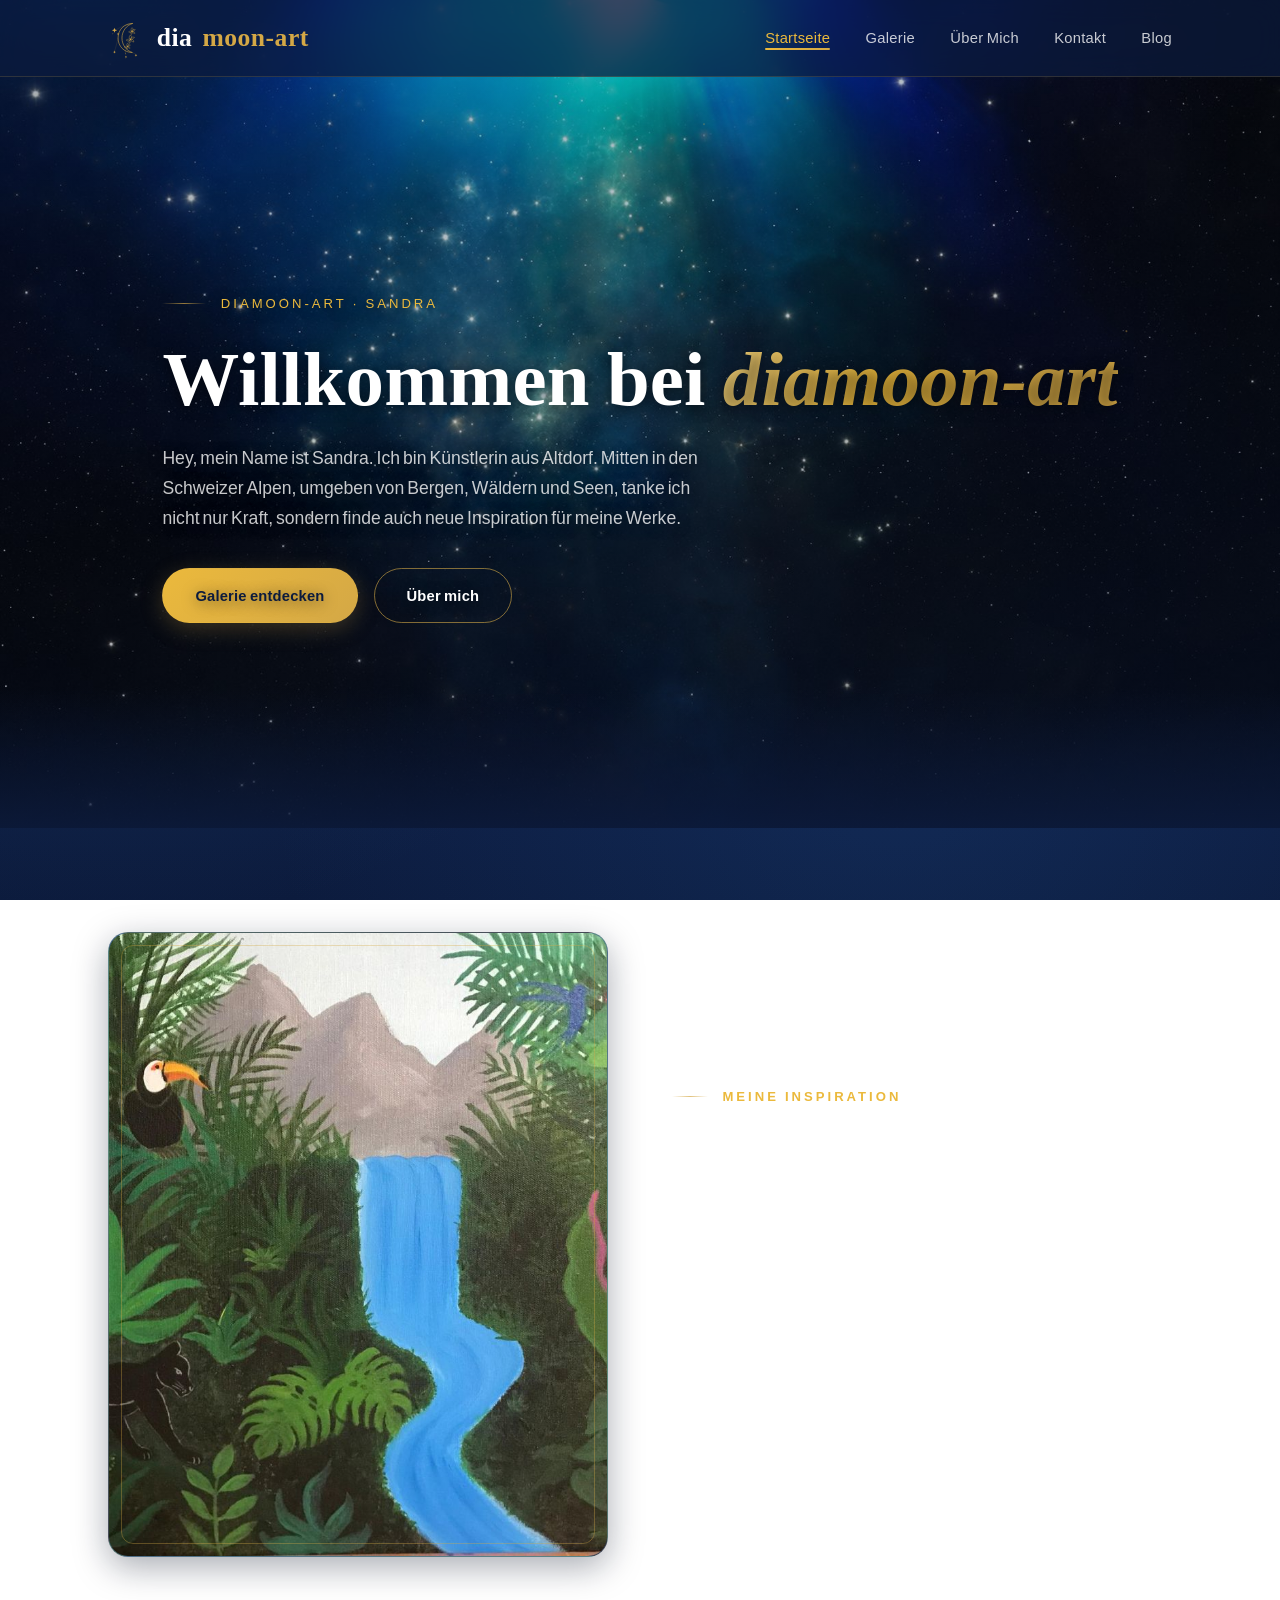
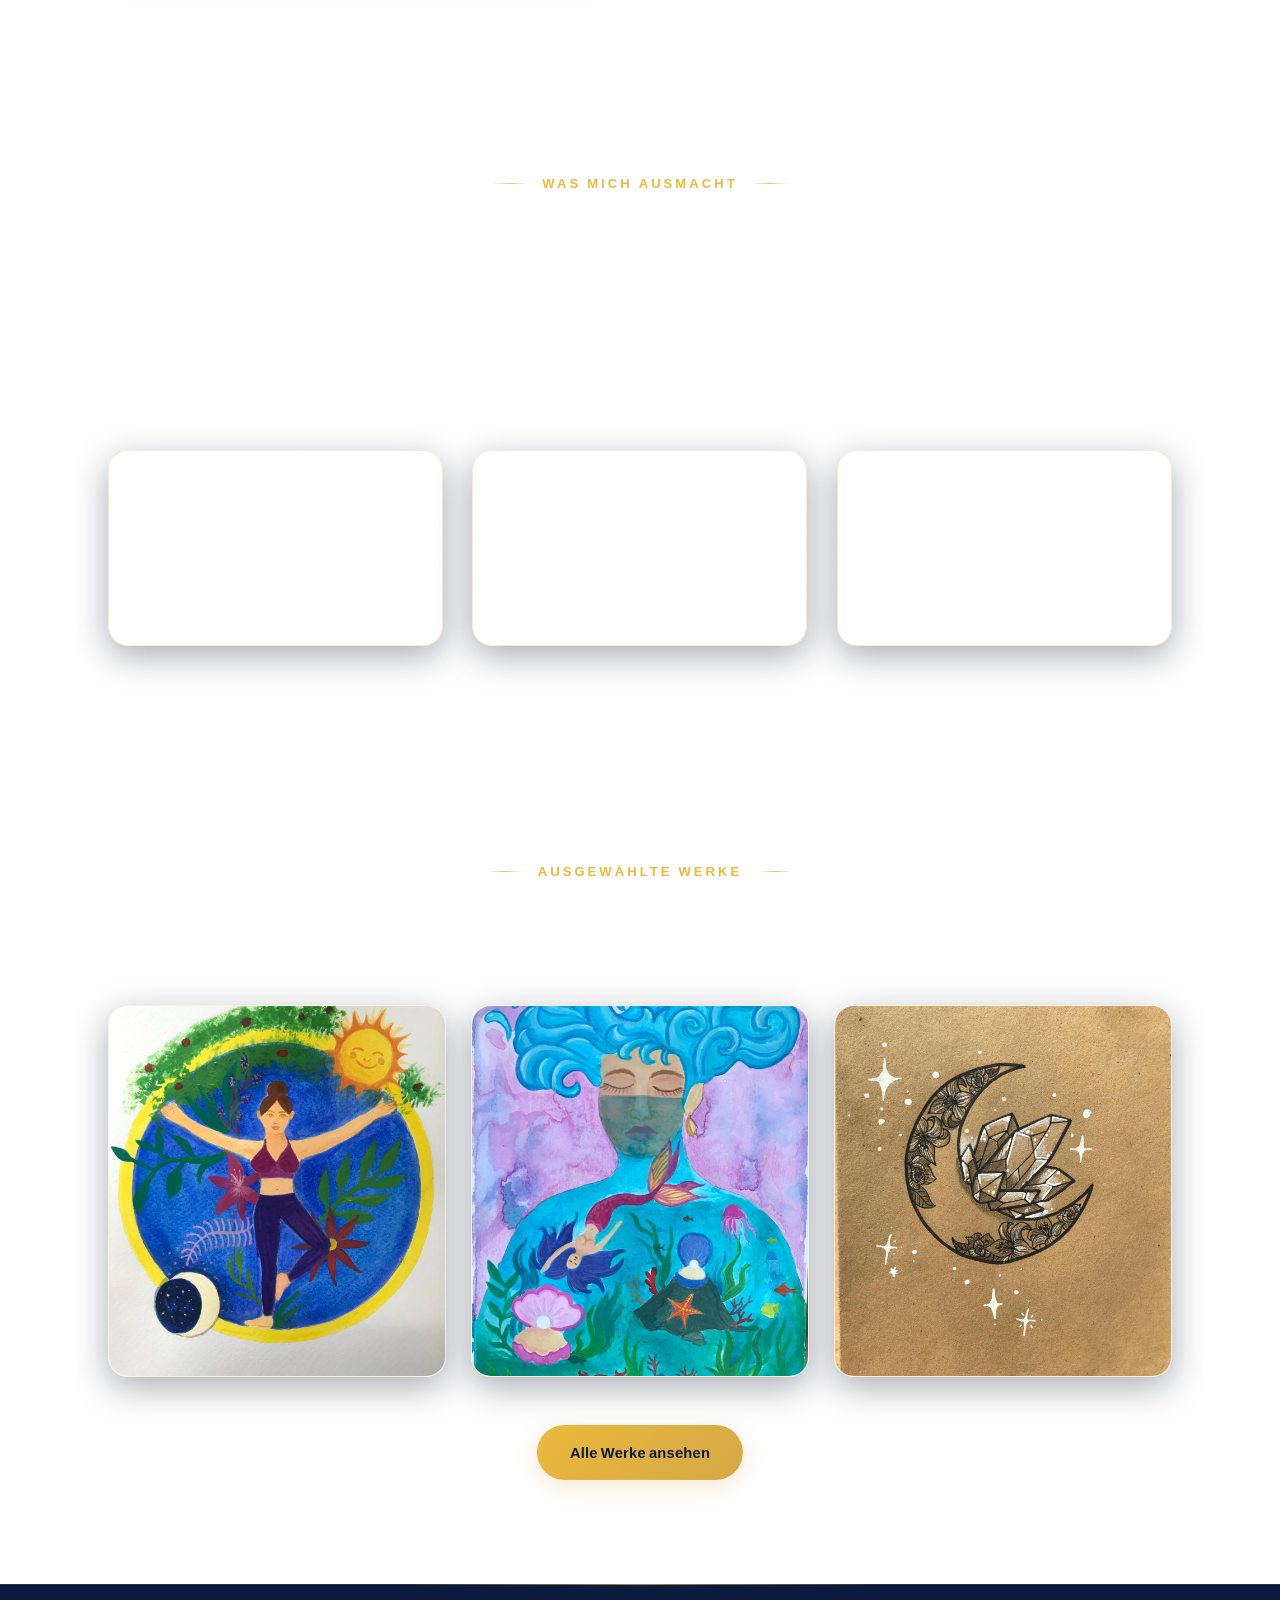
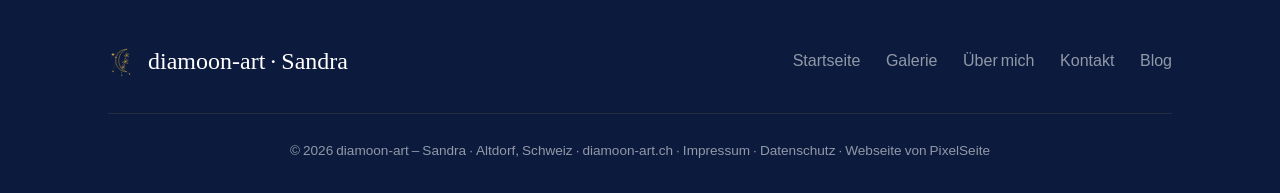
==== index.html @ dd8bb2b8 "PixelSeite-Link im Footer: oeffnet jetzt in neuem Tab (target=_blank, rel=noopener)" ====
<!DOCTYPE html>
<html lang="de">
<head>
<meta charset="UTF-8">
<meta http-equiv="Content-Security-Policy" content="default-src 'self'; base-uri 'self'; object-src 'none'; script-src 'self'; style-src 'self' 'unsafe-inline'; img-src 'self' data:; font-src 'self'; connect-src 'self' https://api.web3forms.com; form-action 'self' https://api.web3forms.com; upgrade-insecure-requests">
<meta name="referrer" content="strict-origin-when-cross-origin">
<meta name="viewport" content="width=device-width, initial-scale=1.0"><title>diamoon-art – Sandra | Kunst aus Altdorf</title>
<meta name="description" content="diamoon-art by Sandra – Malerin und Zeichnerin aus Altdorf. Dynamische, farbintensive Kunst inspiriert von der Natur der Schweizer Alpen.">
<link rel="canonical" href="https://www.diamoon-art.ch/">
<meta property="og:type" content="website">
<meta property="og:site_name" content="diamoon-art">
<meta property="og:locale" content="de_CH">
<meta property="og:title" content="diamoon-art – Sandra | Kunst aus Altdorf">
<meta property="og:description" content="diamoon-art by Sandra – Malerin und Zeichnerin aus Altdorf. Dynamische, farbintensive Kunst inspiriert von der Natur der Schweizer Alpen.">
<meta property="og:url" content="https://www.diamoon-art.ch/">
<meta property="og:image" content="https://www.diamoon-art.ch/images/gemaelde-unterwasserportrait.jpeg">
<meta name="twitter:card" content="summary_large_image">
<meta name="twitter:title" content="diamoon-art – Sandra | Kunst aus Altdorf">
<meta name="twitter:description" content="diamoon-art by Sandra – Malerin und Zeichnerin aus Altdorf. Dynamische, farbintensive Kunst inspiriert von der Natur der Schweizer Alpen.">
<meta name="twitter:image" content="https://www.diamoon-art.ch/images/gemaelde-unterwasserportrait.jpeg">
<script type="application/ld+json">
{
  "@context": "https://schema.org",
  "@graph": [
    {
      "@type": "WebSite",
      "@id": "https://www.diamoon-art.ch/#website",
      "url": "https://www.diamoon-art.ch/",
      "name": "diamoon-art",
      "inLanguage": "de-CH",
      "description": "diamoon-art by Sandra – Malerin und Zeichnerin aus Altdorf."
    },
    {
      "@type": "VisualArtist",
      "@id": "https://www.diamoon-art.ch/#sandra",
      "name": "Sandra Suter",
      "alternateName": "diamoon-art",
      "jobTitle": "Künstlerin",
      "url": "https://www.diamoon-art.ch/",
      "image": "https://www.diamoon-art.ch/images/portrait-sandra.jpeg",
      "address": {
        "@type": "PostalAddress",
        "addressLocality": "Altdorf",
        "addressRegion": "Uri",
        "addressCountry": "CH"
      },
      "knowsAbout": ["Malerei", "Zeichnung", "Kunst", "Acrylmalerei"]
    }
  ]
}
</script>
<link rel="stylesheet" href="css/style.css">
</head>
<body>
<a class="skip-link" href="#main-content">Zum Inhalt springen</a>

<header class="site-header">
  <div class="header-inner">
    <a href="index.html" class="logo"><img src="images/logo.svg" alt="diamoon-art Logo">dia<span>moon-art</span></a>
    <nav>
      <ul class="nav-links" id="navLinks">
        <li><a href="index.html" class="active">Startseite</a></li>
        <li><a href="galerie.html">Galerie</a></li>
        <li><a href="ueber-mich.html">Über Mich</a></li>
        <li><a href="kontakt.html">Kontakt</a></li>
        <li><a href="blog.html">Blog</a></li>
      </ul>
    </nav>
    <button class="nav-toggle" id="navToggle" aria-expanded="false" aria-controls="navLinks" aria-label="Menü öffnen">
      <span></span><span></span><span></span>
    </button>
  </div>
</header>

<main id="main-content" tabindex="-1">
  <section class="hero" style="background-image: linear-gradient(160deg, rgba(8,20,48,0.35) 0%, rgba(8,20,48,0.25) 45%, rgba(8,20,48,0.55) 100%), url('images/hero-sternenhimmel.jpeg'); background-size: cover; background-position: center top;">
    <div class="hero-inner">
      <span class="hero-eyebrow">diamoon-art · Sandra</span>
      <h1>Willkommen bei <em>diamoon-art</em></h1>
      <p>Hey, mein Name ist Sandra. Ich bin Künstlerin aus Altdorf. Mitten in den Schweizer Alpen, umgeben von Bergen, Wäldern und Seen, tanke ich nicht nur Kraft, sondern finde auch neue Inspiration für meine Werke.</p>
      <div class="btn-row">
        <a href="galerie.html" class="btn btn-primary">Galerie entdecken</a>
        <a href="ueber-mich.html" class="btn btn-outline">Über mich</a>
      </div>
    </div>
  </section>

  <section class="intro">
    <div class="container intro-split">
      <div class="intro-visual"><img loading="lazy" src="images/gemaelde-dschungel-wasserfall.jpeg" alt="Dschungel-Gemälde mit Wasserfall, gemalt von Sandra"></div>
      <div class="intro-text">
        <span class="section-label">Meine Inspiration</span>
        <h2 class="section-title">Die Natur als Lehrmeisterin</h2>
        <p>Die Natur ist meine liebste Lehrmeisterin der Schöpfung. Malt sie doch in den schönsten Farben und Formen, die man sich vorstellen kann.</p>
        <p>Tauche ein und lass dich von diesen Farben und mystischen Motiven verzaubern.</p>
      </div>
    </div>
  </section>

  <section class="features">
    <div class="container">
      <div class="section-header">
        <span class="section-label">Was mich ausmacht</span>
        <h2 class="section-title">Dynamisch, farbintensiv, ausdrucksstark</h2>
        <p class="section-intro" style="margin: 0 auto;">Meine Bilder entstehen aus einer wilden Fantasie und einer regen Gefühlswelt – mit klaren Linien und weichen Farbverläufen.</p>
      </div>
      <div class="cards">
        <div class="card">
          <h3>Zeichnungen</h3>
          <p>Mit Bleistift, Kugelschreiber, Fineliner und Buntstiften entstehen erzählerische, illustrative Werke.</p>
        </div>
        <div class="card">
          <h3>Gemälde</h3>
          <p>Acrylfarbe und Aquarell passen optimal zu meinem lebendigen und schwungvollen Kunststil.</p>
        </div>
        <div class="card">
          <h3>Objekte</h3>
          <p>Skulpturen und Objekte ergänzen meine Bildsprache um eine dreidimensionale Ebene.</p>
        </div>
      </div>
    </div>
  </section>

  <section class="gallery-preview">
    <div class="container">
      <div class="section-header">
        <span class="section-label">Ausgewählte Werke</span>
        <h2 class="section-title">Ein Blick in meine Galerie</h2>
      </div>
      <div class="gallery-grid">
        <div class="gallery-item" data-cat="gemaelde">
          <img loading="lazy" src="images/gemaelde-yoga-sonne-mond.jpeg" alt="Yoga-Frau mit Sonne, Mond und Pflanzen">
          
        </div>
        <div class="gallery-item" data-cat="gemaelde">
          <img loading="lazy" src="images/gemaelde-unterwasserportrait.jpeg" alt="Unterwasser-Fantasieportrait mit Meerjungfrau">
          
        </div>
        <div class="gallery-item" data-cat="zeichnungen">
          <img loading="lazy" src="images/zeichnung-mond-kristalle.jpeg" alt="Mond mit Kristallen, Fineliner-Zeichnung">
          
        </div>
      </div>
      <div style="text-align:center; margin-top: 3rem;">
        <a href="galerie.html" class="btn btn-primary">Alle Werke ansehen</a>
      </div>
    </div>
  </section>
</main>

<footer>
  <div class="container">
    <div class="footer-inner">
      <div class="footer-logo">diamoon-art · Sandra</div>
      <ul class="footer-nav">
        <li><a href="index.html">Startseite</a></li>
        <li><a href="galerie.html">Galerie</a></li>
        <li><a href="ueber-mich.html">Über mich</a></li>
        <li><a href="kontakt.html">Kontakt</a></li>
        <li><a href="blog.html">Blog</a></li>
      </ul>
    </div>
    <p class="footer-bottom">&copy; 2026 diamoon-art – Sandra · Altdorf, Schweiz · diamoon-art.ch · <a href="impressum.html" style="color:inherit;">Impressum</a> · <a href="datenschutz.html" style="color:inherit;">Datenschutz</a> · <a href="https://pixelseite.ch" target="_blank" rel="noopener" style="color:inherit;">Webseite von PixelSeite</a></p>
  </div>
</footer>

<script src="js/script.js"></script>
</body>
</html>
---- css/style.css ----
/* diamoon-art – Sandra | Grundstil */

/* Schriften lokal eingebunden (kein Google-Request beim Seitenaufruf –
   schont die Privatsphäre der Besucher:innen, siehe datenschutz.html) */
@font-face {
  font-family: 'EB Garamond';
  font-style: normal;
  font-weight: 400;
  font-display: swap;
  src: url('../fonts/eb-garamond-400.woff2') format('woff2');
}
@font-face {
  font-family: 'EB Garamond';
  font-style: normal;
  font-weight: 500;
  font-display: swap;
  src: url('../fonts/eb-garamond-500.woff2') format('woff2');
}
@font-face {
  font-family: 'EB Garamond';
  font-style: normal;
  font-weight: 600;
  font-display: swap;
  src: url('../fonts/eb-garamond-600.woff2') format('woff2');
}
@font-face {
  font-family: 'EB Garamond';
  font-style: normal;
  font-weight: 700;
  font-display: swap;
  src: url('../fonts/eb-garamond-700.woff2') format('woff2');
}
@font-face {
  font-family: 'EB Garamond';
  font-style: italic;
  font-weight: 500;
  font-display: swap;
  src: url('../fonts/eb-garamond-italic-500.woff2') format('woff2');
}
@font-face {
  font-family: 'EB Garamond';
  font-style: italic;
  font-weight: 600;
  font-display: swap;
  src: url('../fonts/eb-garamond-italic-600.woff2') format('woff2');
}
@font-face {
  font-family: 'Lato';
  font-style: normal;
  font-weight: 300;
  font-display: swap;
  src: url('../fonts/lato-300.woff2') format('woff2');
}
@font-face {
  font-family: 'Lato';
  font-style: normal;
  font-weight: 400;
  font-display: swap;
  src: url('../fonts/lato-400.woff2') format('woff2');
}
@font-face {
  font-family: 'Lato';
  font-style: normal;
  font-weight: 700;
  font-display: swap;
  src: url('../fonts/lato-700.woff2') format('woff2');
}

:root {
  --color-navy: #14285A;
  --color-navy-deep: #0C1B3D;
  --color-ultramarine: #235AA0;
  --color-turquoise: #3C8C96;
  --color-skyblue: #78BEDC;
  --color-gold: #D4A846;
  --color-gold-highlight: #EBB93C;
  --color-white: #FFFFFF;
  --color-mist: rgba(255, 255, 255, 0.78);
  --color-mist-soft: rgba(255, 255, 255, 0.55);
  --color-ink: #1B2A4A;
  --color-ink-soft: #566281;
  --shadow-soft: 0 10px 34px rgba(8, 16, 38, 0.35);
  --shadow-lift: 0 22px 48px rgba(4, 10, 28, 0.5);
  --gold-line: linear-gradient(90deg, transparent, rgba(212, 168, 70, 0.7), transparent);
  --glass: linear-gradient(165deg, rgba(255, 255, 255, 0.07), rgba(255, 255, 255, 0.02));
  --radius: 20px;
  --ease: cubic-bezier(0.4, 0, 0.2, 1);
  --max-width: 1120px;
  font-size: 16px;
}

* {
  box-sizing: border-box;
  margin: 0;
  padding: 0;
}

html {
  scroll-behavior: smooth;
  scroll-padding-top: 90px;
}

body {
  font-family: 'Lato', sans-serif;
  font-weight: 300;
  color: var(--color-mist);
  background:
    radial-gradient(circle at 85% 8%, rgba(212, 168, 70, 0.10), transparent 45%),
    radial-gradient(circle at 10% 30%, rgba(60, 140, 150, 0.16), transparent 50%),
    radial-gradient(circle at 70% 80%, rgba(35, 90, 160, 0.22), transparent 55%),
    linear-gradient(180deg, var(--color-navy-deep) 0%, var(--color-navy) 45%, var(--color-navy-deep) 100%);
  background-attachment: fixed;
  line-height: 1.7;
  overflow-x: hidden;
}

h1, h2, h3, h4 {
  font-family: 'EB Garamond', serif;
  font-weight: 600;
  color: var(--color-white);
  line-height: 1.15;
  letter-spacing: 0.2px;
}

a {
  text-decoration: none;
  color: inherit;
}

img {
  max-width: 100%;
  display: block;
}

::selection {
  background: rgba(212, 168, 70, 0.45);
  color: var(--color-white);
}

::-webkit-scrollbar {
  width: 12px;
}

::-webkit-scrollbar-track {
  background: var(--color-navy-deep);
}

::-webkit-scrollbar-thumb {
  background: rgba(212, 168, 70, 0.35);
  border-radius: 8px;
  border: 3px solid var(--color-navy-deep);
}

::-webkit-scrollbar-thumb:hover {
  background: rgba(212, 168, 70, 0.6);
}

:focus-visible {
  outline: 2px solid var(--color-gold-highlight);
  outline-offset: 3px;
  border-radius: 4px;
}

.container {
  max-width: var(--max-width);
  margin: 0 auto;
  padding: 0 28px;
}

/* ---------- Scroll-Reveal ---------- */

.reveal {
  opacity: 0;
  transform: translateY(26px);
  transition: opacity 0.7s var(--ease), transform 0.7s var(--ease);
  will-change: opacity, transform;
}

.reveal.in-view {
  opacity: 1;
  transform: none;
}

/* ---------- Header / Navigation ---------- */

.site-header {
  position: fixed;
  top: 0;
  left: 0;
  right: 0;
  z-index: 100;
  background: rgba(12, 27, 61, 0.72);
  backdrop-filter: blur(14px);
  -webkit-backdrop-filter: blur(14px);
  border-bottom: 1px solid rgba(212, 168, 70, 0.18);
  transition: background 0.3s var(--ease), box-shadow 0.3s var(--ease);
}

.site-header.scrolled {
  background: rgba(8, 16, 38, 0.92);
  box-shadow: 0 10px 34px rgba(0, 0, 0, 0.4);
}

.header-inner {
  max-width: var(--max-width);
  margin: 0 auto;
  padding: 16px 28px;
  display: flex;
  align-items: center;
  justify-content: space-between;
  transition: padding 0.3s var(--ease);
}

.site-header.scrolled .header-inner {
  padding-top: 9px;
  padding-bottom: 9px;
}

.logo {
  display: flex;
  align-items: center;
  gap: 10px;
  font-family: 'EB Garamond', serif;
  font-size: 1.6rem;
  font-weight: 600;
  color: var(--color-white);
  letter-spacing: 0.5px;
}

.logo img {
  height: 42px;
  width: auto;
  transition: transform 0.4s var(--ease);
}

.logo:hover img {
  transform: rotate(-10deg) scale(1.06);
}

.logo span {
  color: var(--color-gold);
}

.nav-links {
  display: flex;
  gap: 2.2rem;
  list-style: none;
}

.nav-links a {
  font-family: 'Lato', sans-serif;
  font-size: 0.92rem;
  font-weight: 400;
  letter-spacing: 0.3px;
  color: var(--color-mist);
  position: relative;
  padding-bottom: 4px;
  transition: color 0.25s ease;
}

.nav-links a::after {
  content: '';
  position: absolute;
  left: 0;
  bottom: 0;
  width: 0;
  height: 2px;
  background: linear-gradient(90deg, var(--color-gold-highlight), var(--color-gold));
  border-radius: 2px;
  transition: width 0.3s var(--ease);
}

.nav-links a:hover,
.nav-links a.active {
  color: var(--color-gold-highlight);
}

.nav-links a:hover::after,
.nav-links a.active::after {
  width: 100%;
}

.nav-toggle {
  display: none;
  flex-direction: column;
  justify-content: center;
  align-items: center;
  gap: 5px;
  cursor: pointer;
  background: none;
  border: none;
  width: 44px;
  height: 44px;
  flex-shrink: 0;
}

.nav-toggle span {
  width: 26px;
  height: 2px;
  background: var(--color-gold);
  border-radius: 2px;
  transition: transform 0.3s var(--ease), opacity 0.3s var(--ease);
}

.nav-toggle.open span:nth-child(1) {
  transform: translateY(7px) rotate(45deg);
}

.nav-toggle.open span:nth-child(2) {
  opacity: 0;
}

.nav-toggle.open span:nth-child(3) {
  transform: translateY(-7px) rotate(-45deg);
}

/* ---------- Hero ---------- */

.hero {
  min-height: 92vh;
  min-height: 92svh;
  display: flex;
  align-items: center;
  position: relative;
  padding: 8rem 0 3rem;
  background:
    radial-gradient(circle at 82% 18%, rgba(212, 168, 70, 0.22), transparent 55%),
    radial-gradient(circle at 12% 85%, rgba(60, 140, 150, 0.22), transparent 50%),
    linear-gradient(160deg, var(--color-navy) 0%, var(--color-navy-deep) 55%, #081430 100%);
  overflow: hidden;
}

.hero::before {
  content: '';
  position: absolute;
  inset: 0;
  background-image:
    radial-gradient(2px 2px at 20% 30%, rgba(255,255,255,0.35) 0, transparent 100%),
    radial-gradient(2px 2px at 70% 60%, rgba(255,255,255,0.25) 0, transparent 100%),
    radial-gradient(2px 2px at 40% 80%, rgba(255,255,255,0.3) 0, transparent 100%),
    radial-gradient(1.5px 1.5px at 88% 40%, rgba(212,168,70,0.5) 0, transparent 100%),
    radial-gradient(1.5px 1.5px at 55% 15%, rgba(212,168,70,0.4) 0, transparent 100%),
    radial-gradient(1.5px 1.5px at 12% 55%, rgba(255,255,255,0.28) 0, transparent 100%);
  pointer-events: none;
  animation: twinkle 7s ease-in-out infinite alternate;
}

@keyframes twinkle {
  0%   { opacity: 0.55; }
  50%  { opacity: 1; }
  100% { opacity: 0.7; }
}

.hero::after {
  content: '';
  position: absolute;
  left: 0;
  right: 0;
  bottom: 0;
  height: 140px;
  background: linear-gradient(to bottom, transparent, rgba(12, 27, 61, 0.85));
  pointer-events: none;
}

.hero-inner {
  position: relative;
  max-width: var(--max-width);
  margin: 0 auto;
  padding: 0 28px;
  color: var(--color-white);
  z-index: 2;
  text-shadow: 0 2px 14px rgba(0, 0, 0, 0.55);
}

.hero-eyebrow {
  display: inline-flex;
  align-items: center;
  gap: 0.9rem;
  font-family: 'Lato', sans-serif;
  font-size: 0.82rem;
  letter-spacing: 3px;
  text-transform: uppercase;
  color: var(--color-gold-highlight);
  margin-bottom: 1.2rem;
  font-weight: 400;
}

.hero-eyebrow::before {
  content: '';
  width: 44px;
  height: 1px;
  background: var(--gold-line);
}

.hero h1 {
  font-size: clamp(2.6rem, 6vw, 4.8rem);
  color: var(--color-white);
  margin-bottom: 1.3rem;
  text-wrap: balance;
}

.hero h1 em {
  font-style: italic;
  background: linear-gradient(115deg, #F2D27E 0%, var(--color-gold-highlight) 40%, var(--color-gold) 80%);
  -webkit-background-clip: text;
  background-clip: text;
  color: transparent;
}

.hero p {
  max-width: 560px;
  font-size: 1.1rem;
  color: var(--color-mist);
  margin-bottom: 2.2rem;
}

.btn {
  position: relative;
  display: inline-flex;
  align-items: center;
  gap: 10px;
  padding: 14px 32px;
  border-radius: 40px;
  font-family: 'Lato', sans-serif;
  font-weight: 700;
  font-size: 0.92rem;
  letter-spacing: 0.2px;
  transition: transform 0.25s var(--ease), box-shadow 0.25s var(--ease), background 0.25s var(--ease), border-color 0.25s var(--ease);
  border: 1px solid transparent;
  cursor: pointer;
  overflow: hidden;
}

.btn-primary {
  background: linear-gradient(135deg, var(--color-gold-highlight), var(--color-gold));
  color: var(--color-navy-deep);
  box-shadow: 0 6px 22px rgba(212, 168, 70, 0.25);
}

.btn-primary::after {
  content: '';
  position: absolute;
  top: 0;
  left: -70%;
  width: 45%;
  height: 100%;
  background: linear-gradient(105deg, transparent, rgba(255, 255, 255, 0.5), transparent);
  transform: skewX(-20deg);
  transition: left 0.55s var(--ease);
}

.btn-primary:hover {
  transform: translateY(-2px);
  box-shadow: 0 12px 30px rgba(212, 168, 70, 0.35);
}

.btn-primary:hover::after {
  left: 125%;
}

.btn-outline {
  border-color: rgba(212, 168, 70, 0.6);
  color: var(--color-white);
}

.btn-outline:hover {
  background: rgba(212, 168, 70, 0.14);
  border-color: var(--color-gold);
  transform: translateY(-2px);
}

.btn-row {
  display: flex;
  gap: 1rem;
  flex-wrap: wrap;
}

/* ---------- Sections ---------- */

section {
  padding: 6.5rem 0;
}

.section-label {
  display: inline-flex;
  align-items: center;
  gap: 0.9rem;
  font-family: 'Lato', sans-serif;
  font-size: 0.82rem;
  letter-spacing: 3px;
  text-transform: uppercase;
  color: var(--color-gold-highlight);
  font-weight: 700;
  margin-bottom: 0.8rem;
}

.section-label::before {
  content: '';
  width: 36px;
  height: 1px;
  background: var(--gold-line);
}

.section-header .section-label::after {
  content: '';
  width: 36px;
  height: 1px;
  background: var(--gold-line);
}

.section-title {
  font-size: clamp(2rem, 4vw, 2.9rem);
  margin-bottom: 1.4rem;
  text-wrap: balance;
}

.section-intro {
  max-width: 680px;
  color: var(--color-mist);
  font-size: 1.05rem;
}

.section-header {
  text-align: center;
  max-width: 700px;
  margin: 0 auto 3.5rem;
}

/* ---------- Intro / Nature quote block ---------- */

.intro-split {
  display: grid;
  grid-template-columns: 1fr 1fr;
  gap: 4rem;
  align-items: center;
}

.intro-visual {
  aspect-ratio: 4/5;
  border-radius: var(--radius);
  background: linear-gradient(155deg, var(--color-ultramarine) 0%, var(--color-turquoise) 45%, var(--color-navy) 100%);
  position: relative;
  overflow: hidden;
  box-shadow: var(--shadow-soft);
  border: 1px solid rgba(212, 168, 70, 0.25);
}

.intro-visual::before {
  content: '';
  position: absolute;
  inset: 12px;
  border: 1px solid rgba(212, 168, 70, 0.35);
  border-radius: calc(var(--radius) - 8px);
  z-index: 2;
  pointer-events: none;
}

.intro-visual::after {
  content: '🎨';
  position: absolute;
  inset: 0;
  display: flex;
  align-items: center;
  justify-content: center;
  font-size: 4rem;
  opacity: 0.35;
}

.intro-visual img {
  width: 100%;
  height: 100%;
  object-fit: cover;
  display: block;
  transition: transform 0.8s var(--ease);
}

.intro-visual:hover img {
  transform: scale(1.05);
}

.intro-visual:has(img)::after {
  display: none;
}

.intro-text p {
  color: var(--color-mist);
  margin-bottom: 1.2rem;
  font-size: 1.05rem;
}

.intro-text p:last-child {
  margin-bottom: 0;
}

/* ---------- Gallery ---------- */

.gallery-filters {
  display: flex;
  gap: 0.7rem;
  justify-content: center;
  flex-wrap: wrap;
  margin-bottom: 3rem;
}

.filter-btn {
  padding: 10px 24px;
  border-radius: 30px;
  border: 1px solid rgba(212, 168, 70, 0.4);
  background: rgba(212, 168, 70, 0.05);
  color: var(--color-mist);
  font-family: 'Lato', sans-serif;
  font-size: 0.9rem;
  font-weight: 400;
  cursor: pointer;
  transition: all 0.25s var(--ease);
}

.filter-btn:hover {
  border-color: var(--color-gold);
  color: var(--color-gold-highlight);
  transform: translateY(-1px);
}

.filter-btn.active {
  background: linear-gradient(135deg, var(--color-gold-highlight), var(--color-gold));
  border-color: var(--color-gold);
  color: var(--color-navy-deep);
  font-weight: 700;
  box-shadow: 0 6px 20px rgba(212, 168, 70, 0.3);
}

.gallery-grid {
  display: grid;
  grid-template-columns: repeat(3, 1fr);
  gap: 1.6rem;
}

.gallery-item {
  border-radius: var(--radius);
  overflow: hidden;
  aspect-ratio: 1 / 1.1;
  position: relative;
  box-shadow: var(--shadow-soft);
  cursor: zoom-in;
  border: 1px solid rgba(212, 168, 70, 0.15);
  transition: transform 0.35s var(--ease), box-shadow 0.35s var(--ease), border-color 0.35s var(--ease);
}

.gallery-item:hover {
  transform: translateY(-6px);
  border-color: rgba(212, 168, 70, 0.55);
  box-shadow: var(--shadow-lift);
}

.gallery-item .placeholder-art {
  width: 100%;
  height: 100%;
  display: flex;
  align-items: center;
  justify-content: center;
  font-size: 2.4rem;
  transition: transform 0.4s var(--ease);
}

.gallery-item:hover .placeholder-art {
  transform: scale(1.08);
}

.gallery-item img {
  width: 100%;
  height: 100%;
  object-fit: cover;
  display: block;
}

/* Masonry-Variante (Galerie-Seite): echte Bildproportionen */

.gallery-masonry {
  display: block;
  columns: 3;
  column-gap: 1.6rem;
}

.gallery-masonry .gallery-item {
  aspect-ratio: auto;
  margin-bottom: 1.6rem;
  break-inside: avoid;
}

.gallery-masonry .gallery-item img {
  height: auto;
}

.gallery-empty {
  display: none;
  text-align: center;
  color: var(--color-mist);
  padding: 3rem 1rem;
  font-size: 0.98rem;
}

.gallery-empty.visible {
  display: block;
}

.gallery-item[data-cat="zeichnungen"] .placeholder-art {
  background: linear-gradient(155deg, var(--color-skyblue), var(--color-ultramarine));
}
.gallery-item[data-cat="gemaelde"] .placeholder-art {
  background: linear-gradient(155deg, var(--color-gold), var(--color-turquoise));
}
.gallery-item[data-cat="objekte"] .placeholder-art {
  background: linear-gradient(155deg, var(--color-turquoise), var(--color-navy));
}

/* ---------- Lightbox ---------- */

.lightbox {
  position: fixed;
  inset: 0;
  z-index: 300;
  display: flex;
  align-items: center;
  justify-content: center;
  padding: 2rem;
  background: rgba(6, 12, 30, 0.92);
  backdrop-filter: blur(14px);
  -webkit-backdrop-filter: blur(14px);
  opacity: 0;
  pointer-events: none;
  transition: opacity 0.35s var(--ease);
}

.lightbox.open {
  opacity: 1;
  pointer-events: auto;
}

.lightbox figure {
  max-width: min(1000px, 92vw);
  text-align: center;
  transform: scale(0.96);
  transition: transform 0.35s var(--ease);
}

.lightbox.open figure {
  transform: scale(1);
}

.lightbox img {
  max-width: 100%;
  max-height: 80vh;
  max-height: 80svh;
  margin: 0 auto;
  border-radius: 14px;
  box-shadow: 0 30px 80px rgba(0, 0, 0, 0.6);
  border: 1px solid rgba(212, 168, 70, 0.3);
}

.lightbox figcaption {
  margin-top: 1rem;
  font-size: 0.95rem;
  color: var(--color-mist);
  font-family: 'Lato', sans-serif;
}

.lightbox-close,
.lightbox-prev,
.lightbox-next {
  position: absolute;
  width: 48px;
  height: 48px;
  border-radius: 50%;
  border: 1px solid rgba(212, 168, 70, 0.45);
  background: rgba(12, 27, 61, 0.7);
  color: var(--color-gold-highlight);
  font-size: 1.5rem;
  line-height: 1;
  display: flex;
  align-items: center;
  justify-content: center;
  cursor: pointer;
  transition: background 0.25s var(--ease), transform 0.25s var(--ease);
  z-index: 2;
}

.lightbox-close:hover,
.lightbox-prev:hover,
.lightbox-next:hover {
  background: rgba(212, 168, 70, 0.25);
  transform: scale(1.08);
}

.lightbox-close {
  top: 22px;
  right: 22px;
}

.lightbox-prev {
  left: 22px;
  top: 50%;
  transform: translateY(-50%);
}

.lightbox-next {
  right: 22px;
  top: 50%;
  transform: translateY(-50%);
}

.lightbox-prev:hover,
.lightbox-next:hover {
  transform: translateY(-50%) scale(1.08);
}

/* ---------- Feature / About cards ---------- */

.cards {
  display: grid;
  grid-template-columns: repeat(3, 1fr);
  gap: 1.8rem;
}

.card {
  background: var(--glass);
  border: 1px solid rgba(212, 168, 70, 0.22);
  backdrop-filter: blur(8px);
  -webkit-backdrop-filter: blur(8px);
  border-radius: var(--radius);
  padding: 2.4rem 2rem;
  box-shadow: var(--shadow-soft);
  transition: transform 0.35s var(--ease), border-color 0.35s var(--ease), box-shadow 0.35s var(--ease);
}

.card:hover {
  transform: translateY(-6px);
  border-color: rgba(212, 168, 70, 0.5);
  box-shadow: var(--shadow-lift);
}

.card .icon {
  width: 58px;
  height: 58px;
  display: flex;
  align-items: center;
  justify-content: center;
  font-size: 1.6rem;
  margin-bottom: 1.2rem;
  background: rgba(212, 168, 70, 0.12);
  border: 1px solid rgba(212, 168, 70, 0.35);
  border-radius: 16px;
  color: var(--color-gold);
}

.card h3 {
  font-size: 1.4rem;
  margin-bottom: 0.7rem;
  color: var(--color-white);
}

.card p {
  color: var(--color-mist);
  font-size: 0.98rem;
}

/* ---------- About page ---------- */

.about-hero {
  padding-top: 9rem;
}

.about-grid {
  display: grid;
  grid-template-columns: 0.9fr 1.1fr;
  gap: 4rem;
  align-items: start;
}

.portrait {
  aspect-ratio: 3/4;
  border-radius: var(--radius);
  background: linear-gradient(155deg, var(--color-ultramarine), var(--color-turquoise));
  box-shadow: var(--shadow-soft);
  border: 1px solid rgba(212, 168, 70, 0.25);
  position: sticky;
  top: 110px;
  display: flex;
  align-items: center;
  justify-content: center;
  font-size: 3.5rem;
  color: rgba(255,255,255,0.5);
  overflow: hidden;
}

.portrait::before {
  content: '';
  position: absolute;
  inset: 12px;
  border: 1px solid rgba(212, 168, 70, 0.35);
  border-radius: calc(var(--radius) - 8px);
  z-index: 2;
  pointer-events: none;
}

.portrait img {
  width: 100%;
  height: 100%;
  object-fit: cover;
  display: block;
}

.about-content h2 {
  margin-bottom: 1.2rem;
}

.about-content p {
  color: var(--color-mist);
  margin-bottom: 1.2rem;
}

.tag-list {
  display: flex;
  flex-wrap: wrap;
  gap: 0.6rem;
  margin-top: 1.8rem;
}

.tag-pill {
  background: rgba(212, 168, 70, 0.14);
  border: 1px solid rgba(212, 168, 70, 0.35);
  color: var(--color-gold-highlight);
  padding: 8px 16px;
  border-radius: 20px;
  font-family: 'Lato', sans-serif;
  font-size: 0.85rem;
  font-weight: 400;
  transition: background 0.25s var(--ease), transform 0.25s var(--ease);
}

.tag-pill:hover {
  background: rgba(212, 168, 70, 0.25);
  transform: translateY(-1px);
}

/* ---------- Contact ---------- */

.contact-grid {
  display: grid;
  grid-template-columns: 1fr 1fr;
  gap: 4rem;
}

.contact-info h3 {
  font-size: 1.4rem;
  margin-bottom: 1rem;
}

.contact-info p {
  color: var(--color-mist);
  margin-bottom: 1.6rem;
}

.contact-detail {
  display: flex;
  gap: 1rem;
  align-items: flex-start;
  margin-bottom: 1.4rem;
}

.contact-detail .icon {
  width: 46px;
  height: 46px;
  flex-shrink: 0;
  display: flex;
  align-items: center;
  justify-content: center;
  font-size: 1.15rem;
  background: rgba(212, 168, 70, 0.12);
  border: 1px solid rgba(212, 168, 70, 0.35);
  border-radius: 13px;
  color: var(--color-gold);
}

.contact-detail strong {
  display: block;
  color: var(--color-gold-highlight);
  font-family: 'EB Garamond', serif;
  font-weight: 600;
}

.social-row {
  display: flex;
  gap: 0.8rem;
  margin-top: 1.5rem;
}

.social-row a {
  width: 44px;
  height: 44px;
  border-radius: 50%;
  background: rgba(212, 168, 70, 0.14);
  border: 1px solid rgba(212, 168, 70, 0.35);
  display: flex;
  align-items: center;
  justify-content: center;
  font-size: 1.1rem;
  color: var(--color-gold);
  transition: background 0.25s var(--ease), transform 0.25s var(--ease), color 0.25s var(--ease);
}

.social-row a:hover {
  background: var(--color-gold);
  color: var(--color-navy-deep);
  transform: translateY(-2px);
}

form {
  background: var(--color-white);
  border-radius: var(--radius);
  padding: 2.4rem;
  box-shadow: var(--shadow-lift);
  border: 1px solid rgba(212, 168, 70, 0.35);
}

.form-group {
  margin-bottom: 1.3rem;
}

label {
  display: block;
  font-family: 'Lato', sans-serif;
  font-size: 0.88rem;
  font-weight: 700;
  color: var(--color-navy);
  margin-bottom: 0.5rem;
}

input, textarea {
  width: 100%;
  padding: 13px 15px;
  border: 1px solid rgba(20, 40, 90, 0.18);
  border-radius: 12px;
  font-family: 'Lato', sans-serif;
  font-size: 0.95rem;
  background: #F7F9FC;
  color: var(--color-ink);
  resize: vertical;
  transition: border-color 0.25s var(--ease), box-shadow 0.25s var(--ease);
}

input:focus, textarea:focus {
  outline: none;
  border-color: var(--color-gold);
  box-shadow: 0 0 0 3px rgba(212, 168, 70, 0.22);
}

.form-note {
  margin-top: 1rem;
  font-size: 0.85rem;
  color: var(--color-ink-soft);
  display: none;
}

.form-note.visible {
  display: block;
}

.form-note.error {
  color: #B3261E;
}

.field-error {
  display: block;
  min-height: 1em;
  margin-top: 0.35rem;
  font-size: 0.8rem;
  color: #B3261E;
}

input.input-invalid,
textarea.input-invalid {
  border-color: #B3261E;
}

input.input-invalid:focus,
textarea.input-invalid:focus {
  border-color: #B3261E;
  box-shadow: 0 0 0 3px rgba(179, 38, 30, 0.18);
}

/* Skip-Link: für Tastatur-/Screenreader-Nutzer, sichtbar nur bei Fokus */
.skip-link {
  position: absolute;
  top: 0;
  left: -9999px;
  z-index: 3000;
  padding: 0.75rem 1.25rem;
  background: var(--color-navy-deep);
  color: var(--color-white);
  border-radius: 0 0 var(--radius) 0;
  text-decoration: none;
}

.skip-link:focus {
  left: 0;
}

/* Galerie-Kacheln sind per Tastatur bedienbar → sichtbarer Fokusrahmen */
.gallery-item:focus-visible {
  outline: 2px solid var(--color-gold-highlight);
  outline-offset: 3px;
}

/* ---------- Rechtliche Seiten (Impressum / Datenschutz) ---------- */

.legal {
  padding-top: 9rem;
}

.legal .container {
  max-width: 800px;
}

.legal h2 {
  font-size: 1.6rem;
  margin-top: 2.6rem;
  margin-bottom: 0.9rem;
}

.legal h2:first-of-type {
  margin-top: 0;
}

.legal p {
  color: var(--color-mist);
  margin-bottom: 1rem;
}

.legal a {
  color: var(--color-gold-highlight);
  text-decoration: underline;
  text-underline-offset: 3px;
}

.legal ul {
  color: var(--color-mist);
  margin: 0 0 1rem 1.3rem;
}

.legal li {
  margin-bottom: 0.4rem;
}

.legal .placeholder-note {
  display: inline-block;
  margin-top: 3rem;
  padding: 1rem 1.3rem;
  background: rgba(212, 168, 70, 0.1);
  border: 1px solid rgba(212, 168, 70, 0.35);
  border-radius: 12px;
  font-size: 0.9rem;
  color: var(--color-gold-highlight);
}

/* ---------- Blog placeholder (falls noch keine Beitraege vorhanden) ---------- */

.coming-soon {
  min-height: 60vh;
  display: flex;
  flex-direction: column;
  align-items: center;
  justify-content: center;
  text-align: center;
  padding-top: 6rem;
}

.coming-soon .icon {
  width: 84px;
  height: 84px;
  display: flex;
  align-items: center;
  justify-content: center;
  font-size: 2.4rem;
  margin-bottom: 1.5rem;
  background: rgba(212, 168, 70, 0.12);
  border: 1px solid rgba(212, 168, 70, 0.35);
  border-radius: 24px;
}

.coming-soon h1 {
  font-size: clamp(2rem, 5vw, 3rem);
  margin-bottom: 1rem;
}

.coming-soon p {
  color: var(--color-mist);
  max-width: 480px;
}

/* ---------- Blog-Übersicht ---------- */

.blog-hero {
  padding-top: 9rem;
}

.blog-grid {
  display: grid;
  grid-template-columns: repeat(2, 1fr);
  gap: 1.8rem;
}

.blog-card {
  display: flex;
  flex-direction: column;
  background: var(--glass);
  border: 1px solid rgba(212, 168, 70, 0.22);
  border-radius: var(--radius);
  overflow: hidden;
  box-shadow: var(--shadow-soft);
  transition: transform 0.35s var(--ease), border-color 0.35s var(--ease), box-shadow 0.35s var(--ease);
}

.blog-card:hover {
  transform: translateY(-6px);
  border-color: rgba(212, 168, 70, 0.5);
  box-shadow: var(--shadow-lift);
}

.blog-card-image {
  aspect-ratio: 16 / 10;
  overflow: hidden;
}

.blog-card-image img {
  width: 100%;
  height: 100%;
  object-fit: cover;
  transition: transform 0.6s var(--ease);
}

.blog-card:hover .blog-card-image img {
  transform: scale(1.06);
}

.blog-card-body {
  padding: 1.8rem;
  display: flex;
  flex-direction: column;
  flex-grow: 1;
}

.blog-date {
  font-family: 'Lato', sans-serif;
  font-size: 0.8rem;
  letter-spacing: 1px;
  text-transform: uppercase;
  color: var(--color-gold-highlight);
  margin-bottom: 0.6rem;
}

.blog-card-body h2 {
  font-size: 1.4rem;
  margin-bottom: 0.7rem;
}

.blog-card-body p {
  color: var(--color-mist);
  font-size: 0.98rem;
  margin-bottom: 1.3rem;
  flex-grow: 1;
}

.blog-read-more {
  font-family: 'Lato', sans-serif;
  font-size: 0.9rem;
  font-weight: 700;
  color: var(--color-gold-highlight);
  display: inline-flex;
  align-items: center;
  gap: 6px;
  align-self: flex-start;
  transition: gap 0.25s var(--ease);
}

.blog-card:hover .blog-read-more {
  gap: 10px;
}

/* ---------- Einzelner Blogpost ---------- */

.post-hero {
  padding-top: 9rem;
}

.post-back {
  display: inline-flex;
  align-items: center;
  gap: 6px;
  font-family: 'Lato', sans-serif;
  font-size: 0.9rem;
  color: var(--color-gold-highlight);
  margin-bottom: 2rem;
}

.post-header {
  max-width: 720px;
  margin: 0 auto 2.5rem;
  text-align: center;
}

.post-image {
  max-width: 960px;
  margin: 0 auto 3rem;
  border-radius: var(--radius);
  overflow: hidden;
  border: 1px solid rgba(212, 168, 70, 0.25);
  box-shadow: var(--shadow-soft);
}

.post-content {
  max-width: 720px;
  margin: 0 auto;
}

.post-content p {
  color: var(--color-mist);
  margin-bottom: 1.2rem;
  font-size: 1.05rem;
}

.post-content h2 {
  font-size: 1.6rem;
  margin: 2.2rem 0 1rem;
}

/* ---------- Footer ---------- */

footer {
  background: var(--color-navy-deep);
  color: var(--color-mist-soft);
  padding: 3.5rem 0 2rem;
  border-top: 1px solid rgba(212, 168, 70, 0.15);
  position: relative;
}

footer::before {
  content: '';
  position: absolute;
  top: -1px;
  left: 50%;
  transform: translateX(-50%);
  width: min(480px, 70vw);
  height: 1px;
  background: var(--gold-line);
}

.footer-inner {
  display: flex;
  justify-content: space-between;
  align-items: center;
  flex-wrap: wrap;
  gap: 1.5rem;
  padding-bottom: 2rem;
  border-bottom: 1px solid rgba(212, 168, 70, 0.12);
  margin-bottom: 1.5rem;
}

.footer-logo {
  display: flex;
  align-items: center;
  gap: 10px;
  font-family: 'EB Garamond', serif;
  font-size: 1.5rem;
  color: var(--color-white);
}

.footer-logo::before {
  content: '';
  width: 30px;
  height: 34px;
  background: url('../images/logo.svg') no-repeat center / contain;
}

.footer-nav {
  display: flex;
  gap: 1.6rem;
  list-style: none;
  flex-wrap: wrap;
}

.footer-nav a {
  transition: color 0.25s ease;
}

.footer-nav a:hover {
  color: var(--color-gold-highlight);
}

.footer-bottom {
  text-align: center;
  font-family: 'Lato', sans-serif;
  font-size: 0.85rem;
  color: var(--color-mist-soft);
}

/* ---------- Responsive ---------- */

/* Tablet / iPad (portrait & landscape) */
@media (max-width: 1024px) {
  .container {
    padding: 0 24px;
  }

  section {
    padding: 4.5rem 0;
  }

  .header-inner {
    padding: 12px 24px;
  }

  .nav-links {
    gap: 1.4rem;
  }

  .about-grid {
    grid-template-columns: 0.8fr 1fr;
    gap: 2.5rem;
  }

  .intro-split {
    gap: 2.5rem;
  }

  .cards {
    grid-template-columns: repeat(2, 1fr);
  }

  .gallery-grid {
    grid-template-columns: repeat(2, 1fr);
    gap: 1.2rem;
  }

  .gallery-masonry {
    columns: 2;
    column-gap: 1.2rem;
  }

  .gallery-masonry .gallery-item {
    margin-bottom: 1.2rem;
  }

  .contact-grid {
    gap: 2.5rem;
  }
}

@media (max-width: 860px) {
  .nav-links {
    position: fixed;
    top: 70px;
    left: 0;
    right: 0;
    background: rgba(8, 16, 38, 0.97);
    backdrop-filter: blur(14px);
    -webkit-backdrop-filter: blur(14px);
    flex-direction: column;
    padding: 1.5rem 28px;
    gap: 1.2rem;
    transform: translateY(-140%);
    opacity: 0;
    transition: all 0.3s var(--ease);
    border-bottom: 1px solid rgba(212, 168, 70, 0.15);
    max-height: calc(100vh - 70px);
    max-height: calc(100svh - 70px);
    overflow-y: auto;
  }

  .nav-links a {
    display: block;
    padding: 0.6rem 0;
    font-size: 1.05rem;
  }

  .nav-links.open {
    transform: translateY(0);
    opacity: 1;
  }

  .nav-toggle {
    display: flex;
  }

  .intro-split,
  .about-grid,
  .contact-grid {
    grid-template-columns: 1fr;
  }

  .intro-split {
    gap: 2rem;
  }

  .intro-split .intro-visual {
    order: -1;
  }

  .portrait {
    position: static;
    max-width: 320px;
    margin: 0 auto;
  }

  .gallery-grid {
    grid-template-columns: repeat(2, 1fr);
  }

  .cards,
  .blog-grid {
    grid-template-columns: 1fr;
  }

  .hero {
    padding: 7rem 0 3rem;
  }

  .about-hero,
  .blog-hero,
  .post-hero {
    padding-top: 6.5rem;
  }

  section {
    padding: 3.5rem 0;
  }

  .section-header {
    margin: 0 auto 2.5rem;
  }

  form {
    padding: 1.8rem;
  }

  .lightbox {
    padding: 1rem;
  }

  .lightbox-prev {
    left: 10px;
  }

  .lightbox-next {
    right: 10px;
  }

  .lightbox-close {
    top: 12px;
    right: 12px;
  }
}

@media (max-width: 520px) {
  html {
    font-size: 15px;
  }

  .logo {
    font-size: 1.25rem;
    gap: 6px;
  }

  .logo img {
    height: 32px;
  }

  .gallery-grid {
    grid-template-columns: 1fr;
  }

  .gallery-masonry {
    columns: 1;
  }

  .hero {
    min-height: auto;
    padding: 6.5rem 0 3rem;
  }

  .hero p {
    font-size: 1rem;
  }

  .btn {
    width: 100%;
    justify-content: center;
  }

  .btn-row {
    flex-direction: column;
  }

  .filter-btn {
    padding: 12px 18px;
    font-size: 0.85rem;
  }

  .footer-inner {
    flex-direction: column;
    align-items: flex-start;
    text-align: left;
  }

  .footer-nav {
    gap: 1rem 1.4rem;
  }
}

/* ---------- Reduzierte Bewegung ---------- */

@media (prefers-reduced-motion: reduce) {
  *,
  *::before,
  *::after {
    animation-duration: 0.01ms !important;
    animation-iteration-count: 1 !important;
    transition-duration: 0.01ms !important;
  }

  html {
    scroll-behavior: auto;
  }

  .reveal {
    opacity: 1;
    transform: none;
  }
}
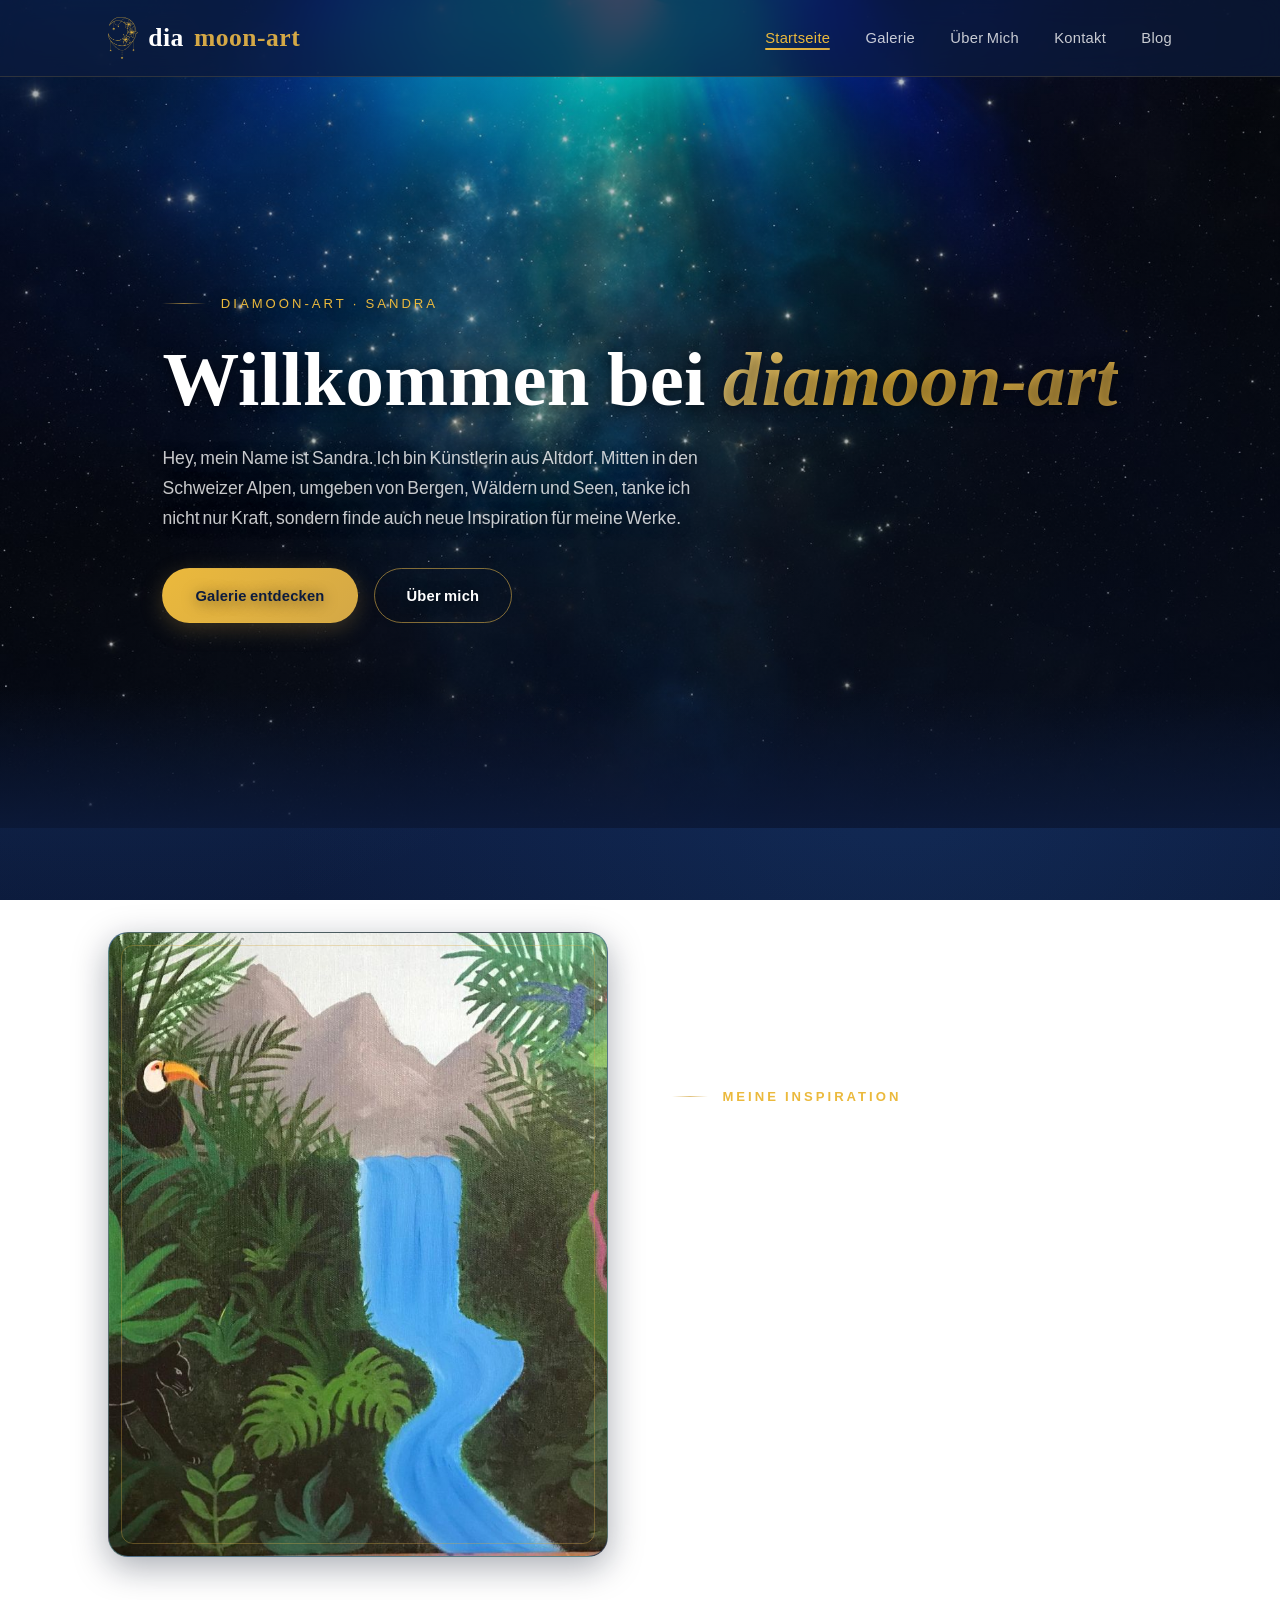
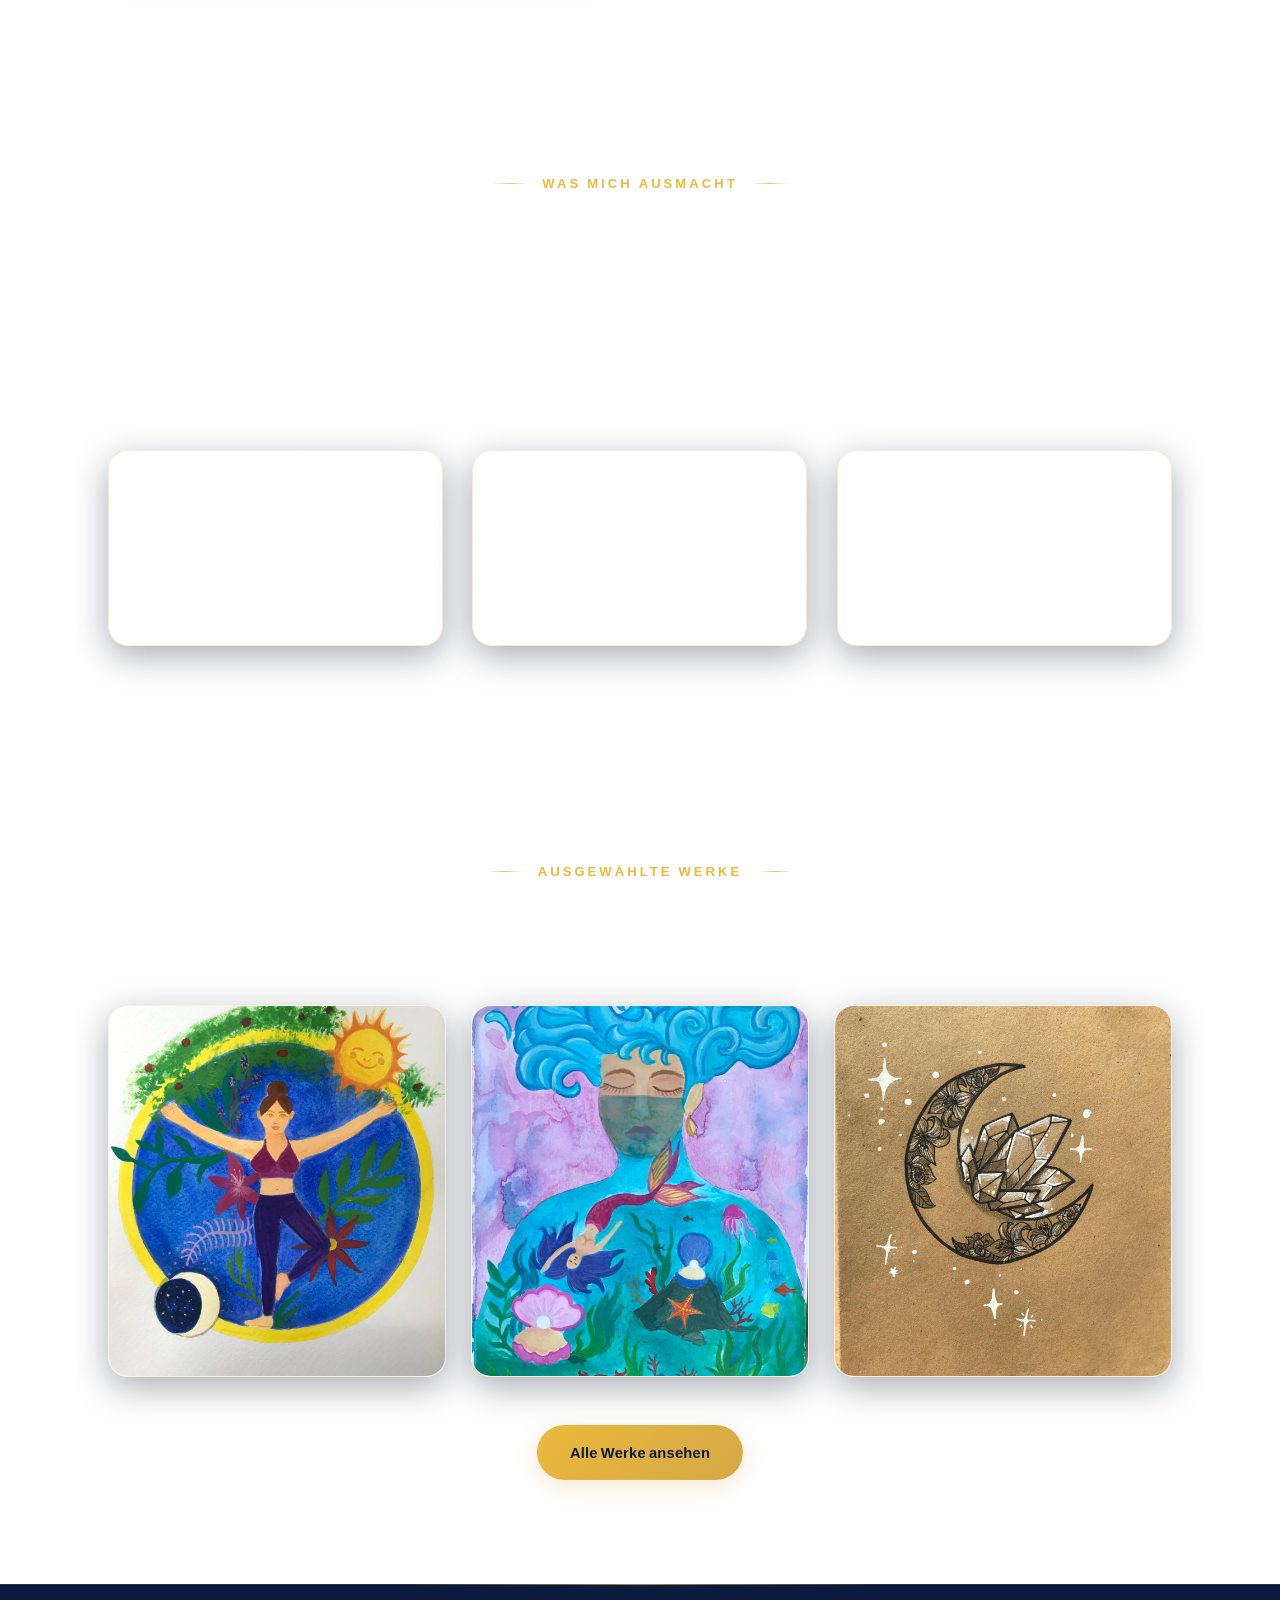
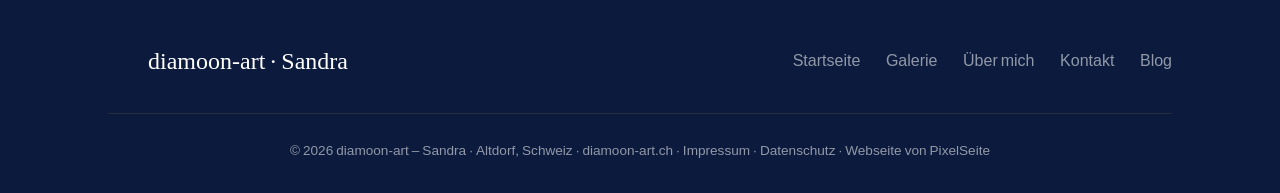
==== commit 285a5063: "Neues Mond-Logo einbinden (ersetzt bisheriges Logo auf allen Seiten)" ====
--- a/index.html
+++ b/index.html
@@ -56,7 +56,7 @@
 
 <header class="site-header">
   <div class="header-inner">
-    <a href="index.html" class="logo"><img src="images/logo.svg" alt="diamoon-art Logo">dia<span>moon-art</span></a>
+    <a href="index.html" class="logo"><img src="images/logo.png" alt="diamoon-art Logo">dia<span>moon-art</span></a>
     <nav>
       <ul class="nav-links" id="navLinks">
         <li><a href="index.html" class="active">Startseite</a></li>
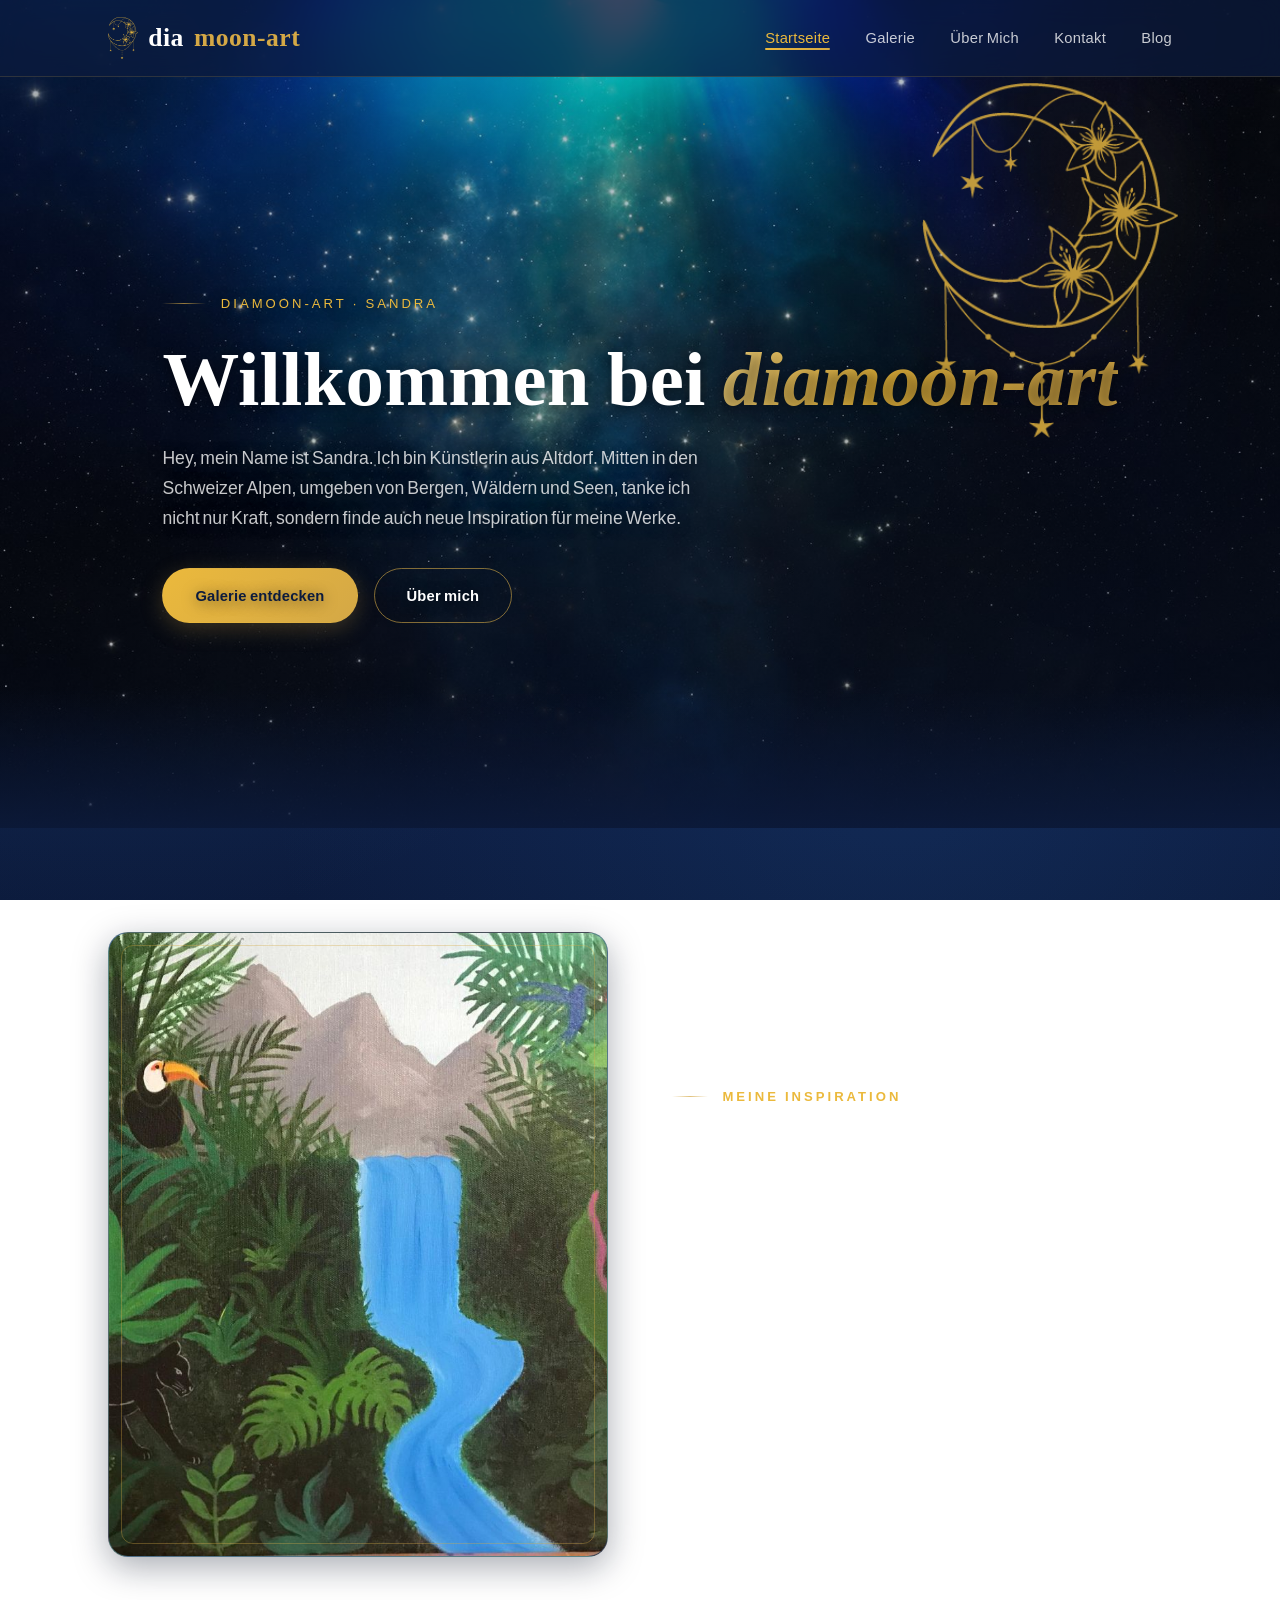
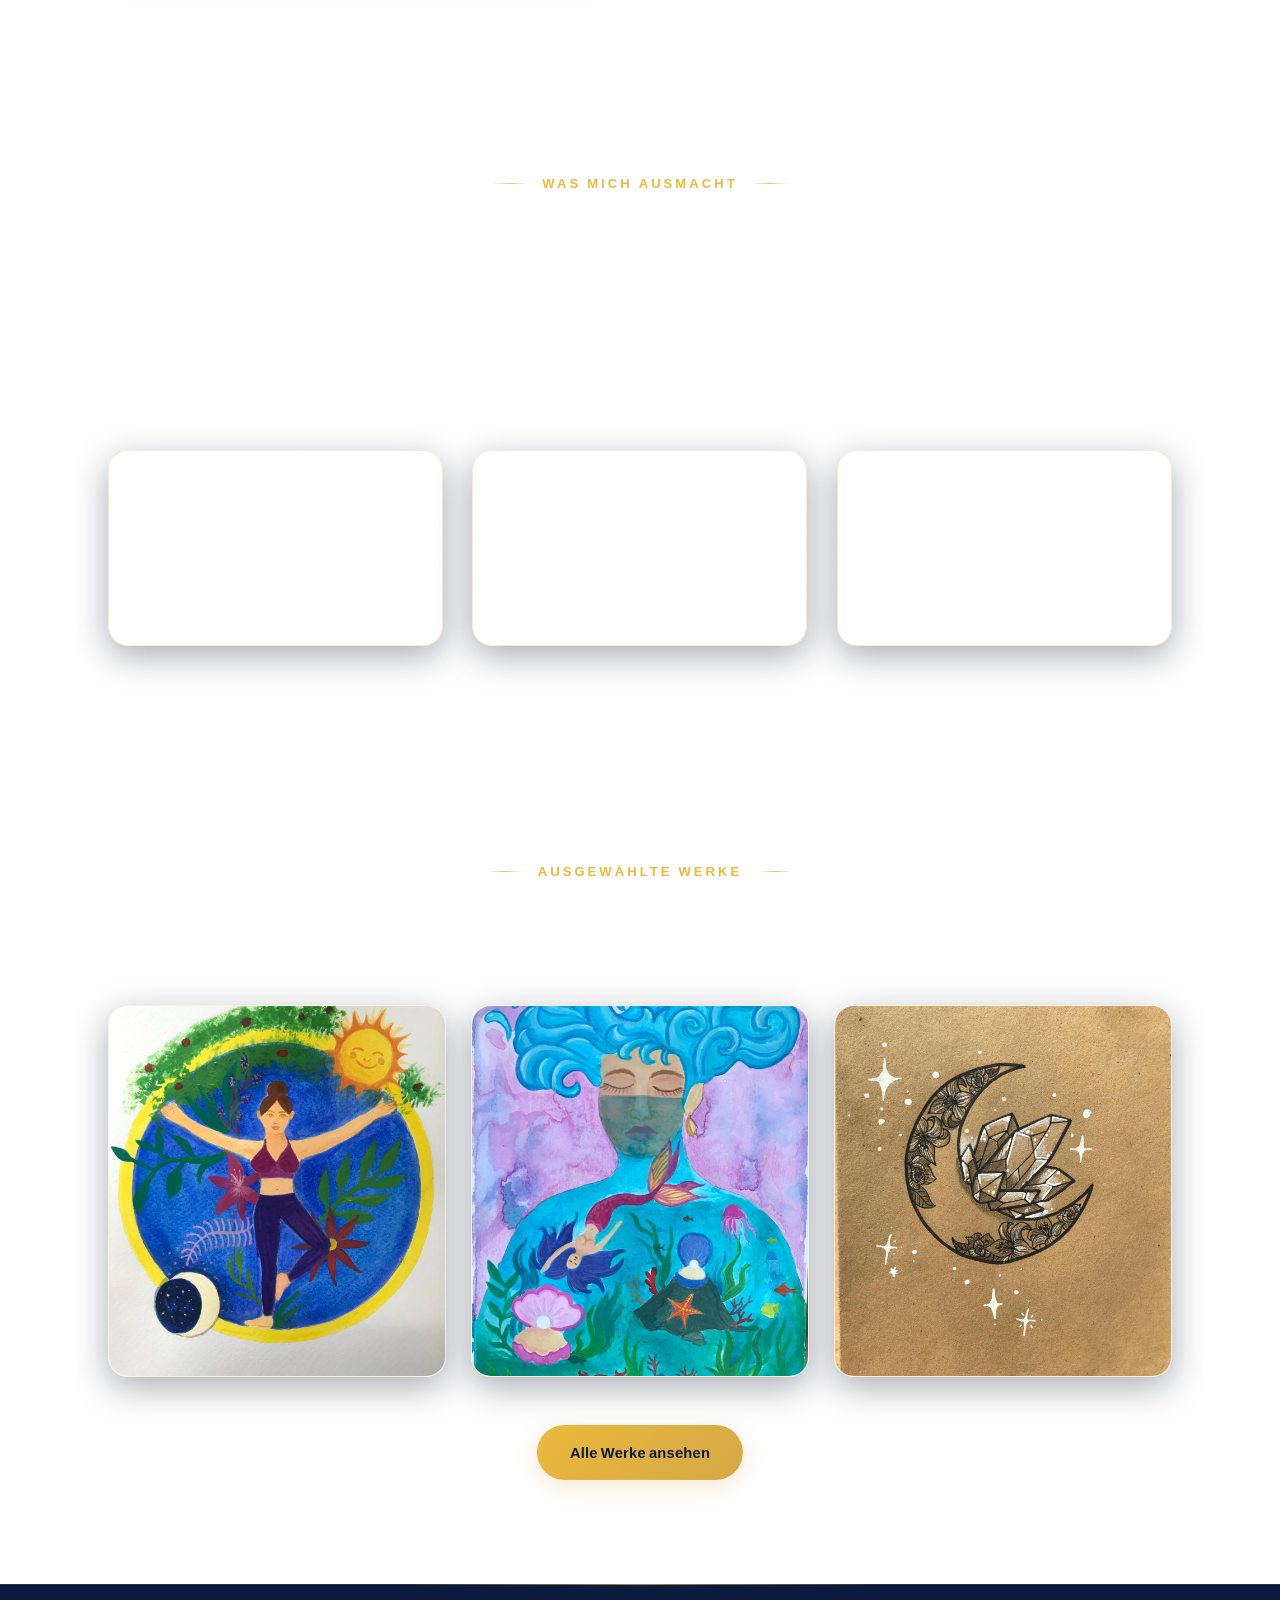
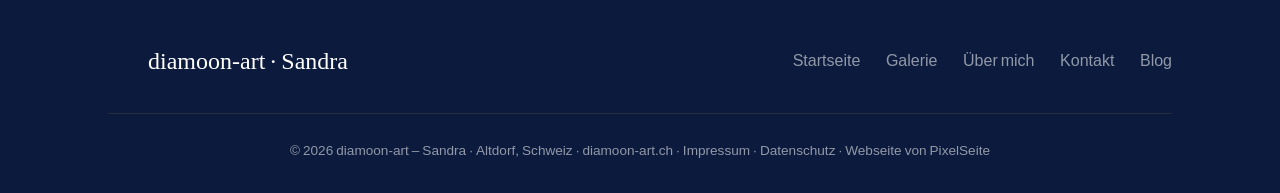
==== commit 98fcefe3: "Grosses, dezentes Mond-Logo im Sternenhimmel-Bereich der Startseite (rechts neben dem Text)" ====
--- a/index.html
+++ b/index.html
@@ -74,6 +74,7 @@
 
 <main id="main-content" tabindex="-1">
   <section class="hero" style="background-image: linear-gradient(160deg, rgba(8,20,48,0.35) 0%, rgba(8,20,48,0.25) 45%, rgba(8,20,48,0.55) 100%), url('images/hero-sternenhimmel.jpeg'); background-size: cover; background-position: center top;">
+    <img src="images/logo.png" alt="" aria-hidden="true" class="hero-logo-deco">
     <div class="hero-inner">
       <span class="hero-eyebrow">diamoon-art · Sandra</span>
       <h1>Willkommen bei <em>diamoon-art</em></h1>
--- a/css/style.css
+++ b/css/style.css
@@ -372,6 +372,24 @@
   text-shadow: 0 2px 14px rgba(0, 0, 0, 0.55);
 }
 
+.hero-logo-deco {
+  position: absolute;
+  top: 10%;
+  right: 8%;
+  width: clamp(200px, 20vw, 380px);
+  height: auto;
+  opacity: 0.85;
+  filter: drop-shadow(0 0 50px rgba(212, 168, 70, 0.3));
+  pointer-events: none;
+  z-index: 1;
+}
+
+@media (max-width: 900px) {
+  .hero-logo-deco {
+    display: none;
+  }
+}
+
 .hero-eyebrow {
   display: inline-flex;
   align-items: center;
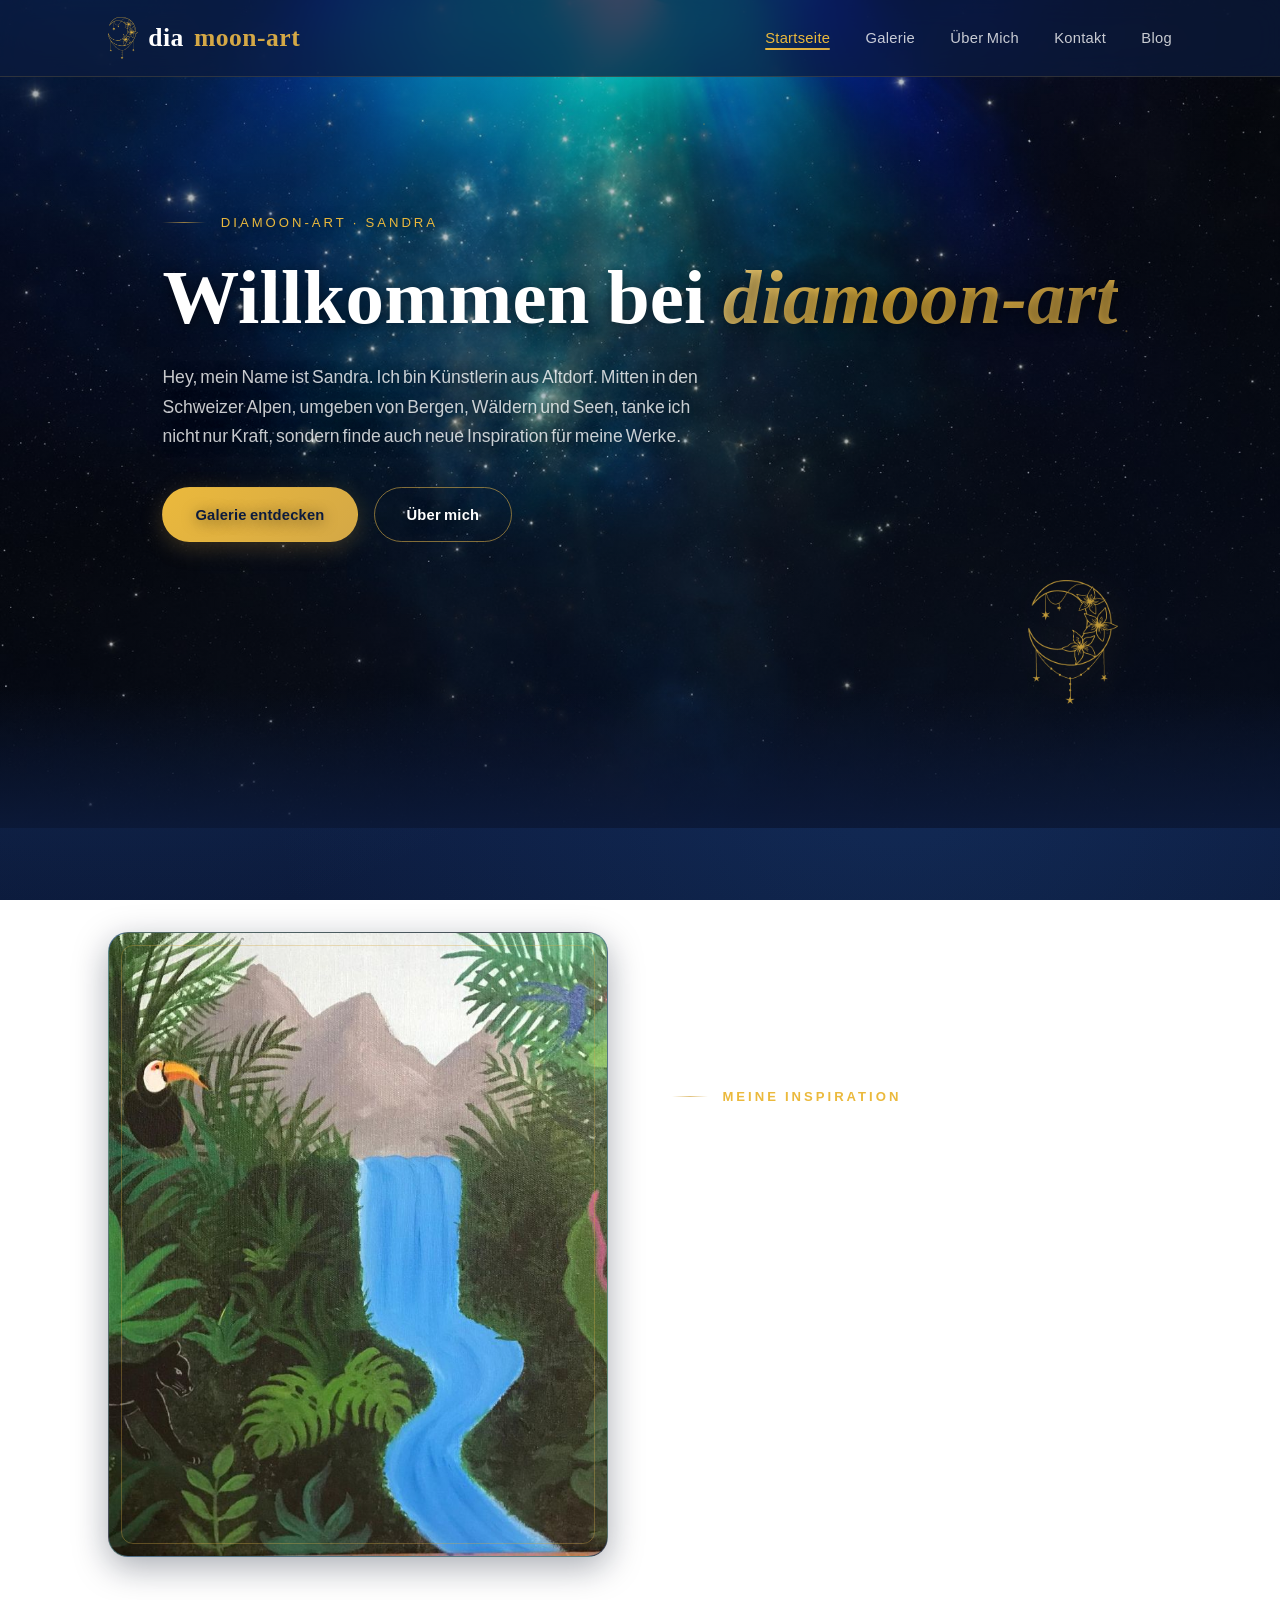
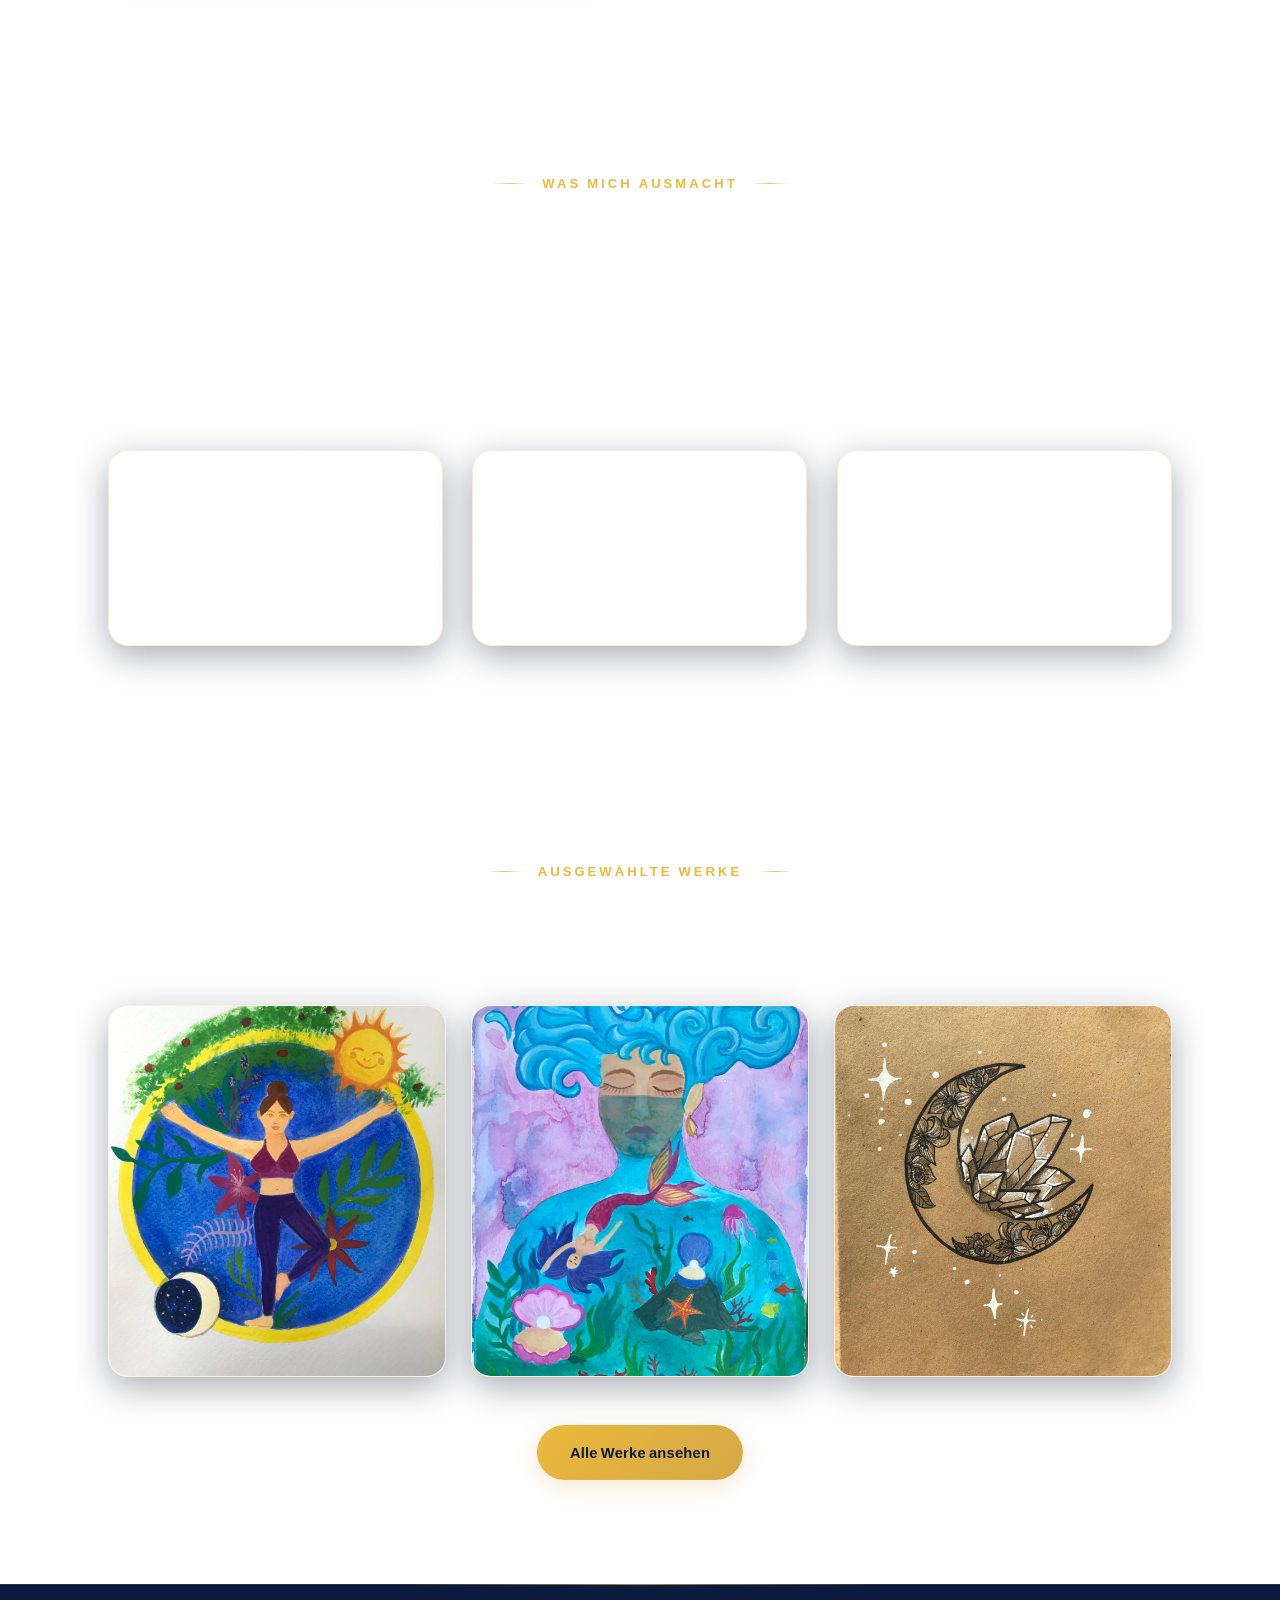
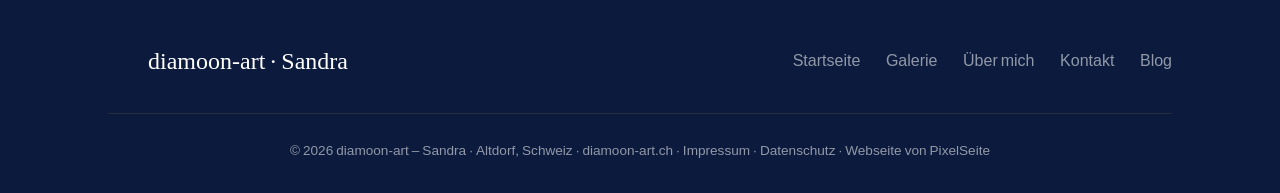
==== commit 3f3d9f2e: "Mond-Logo auf Startseite kleiner machen, unter den Text setzen (kein Ueberdecken), rechtsbuendig aus" ====
--- a/index.html
+++ b/index.html
@@ -74,7 +74,6 @@
 
 <main id="main-content" tabindex="-1">
   <section class="hero" style="background-image: linear-gradient(160deg, rgba(8,20,48,0.35) 0%, rgba(8,20,48,0.25) 45%, rgba(8,20,48,0.55) 100%), url('images/hero-sternenhimmel.jpeg'); background-size: cover; background-position: center top;">
-    <img src="images/logo.png" alt="" aria-hidden="true" class="hero-logo-deco">
     <div class="hero-inner">
       <span class="hero-eyebrow">diamoon-art · Sandra</span>
       <h1>Willkommen bei <em>diamoon-art</em></h1>
@@ -83,6 +82,7 @@
         <a href="galerie.html" class="btn btn-primary">Galerie entdecken</a>
         <a href="ueber-mich.html" class="btn btn-outline">Über mich</a>
       </div>
+      <img src="images/logo.png" alt="" aria-hidden="true" class="hero-logo-deco">
     </div>
   </section>
 
--- a/css/style.css
+++ b/css/style.css
@@ -373,21 +373,13 @@
 }
 
 .hero-logo-deco {
-  position: absolute;
-  top: 10%;
-  right: 8%;
-  width: clamp(200px, 20vw, 380px);
+  display: block;
+  margin: 2.4rem 0 0 auto;
+  width: clamp(70px, 7vw, 110px);
   height: auto;
   opacity: 0.85;
-  filter: drop-shadow(0 0 50px rgba(212, 168, 70, 0.3));
+  filter: drop-shadow(0 0 20px rgba(212, 168, 70, 0.25));
   pointer-events: none;
-  z-index: 1;
-}
-
-@media (max-width: 900px) {
-  .hero-logo-deco {
-    display: none;
-  }
 }
 
 .hero-eyebrow {
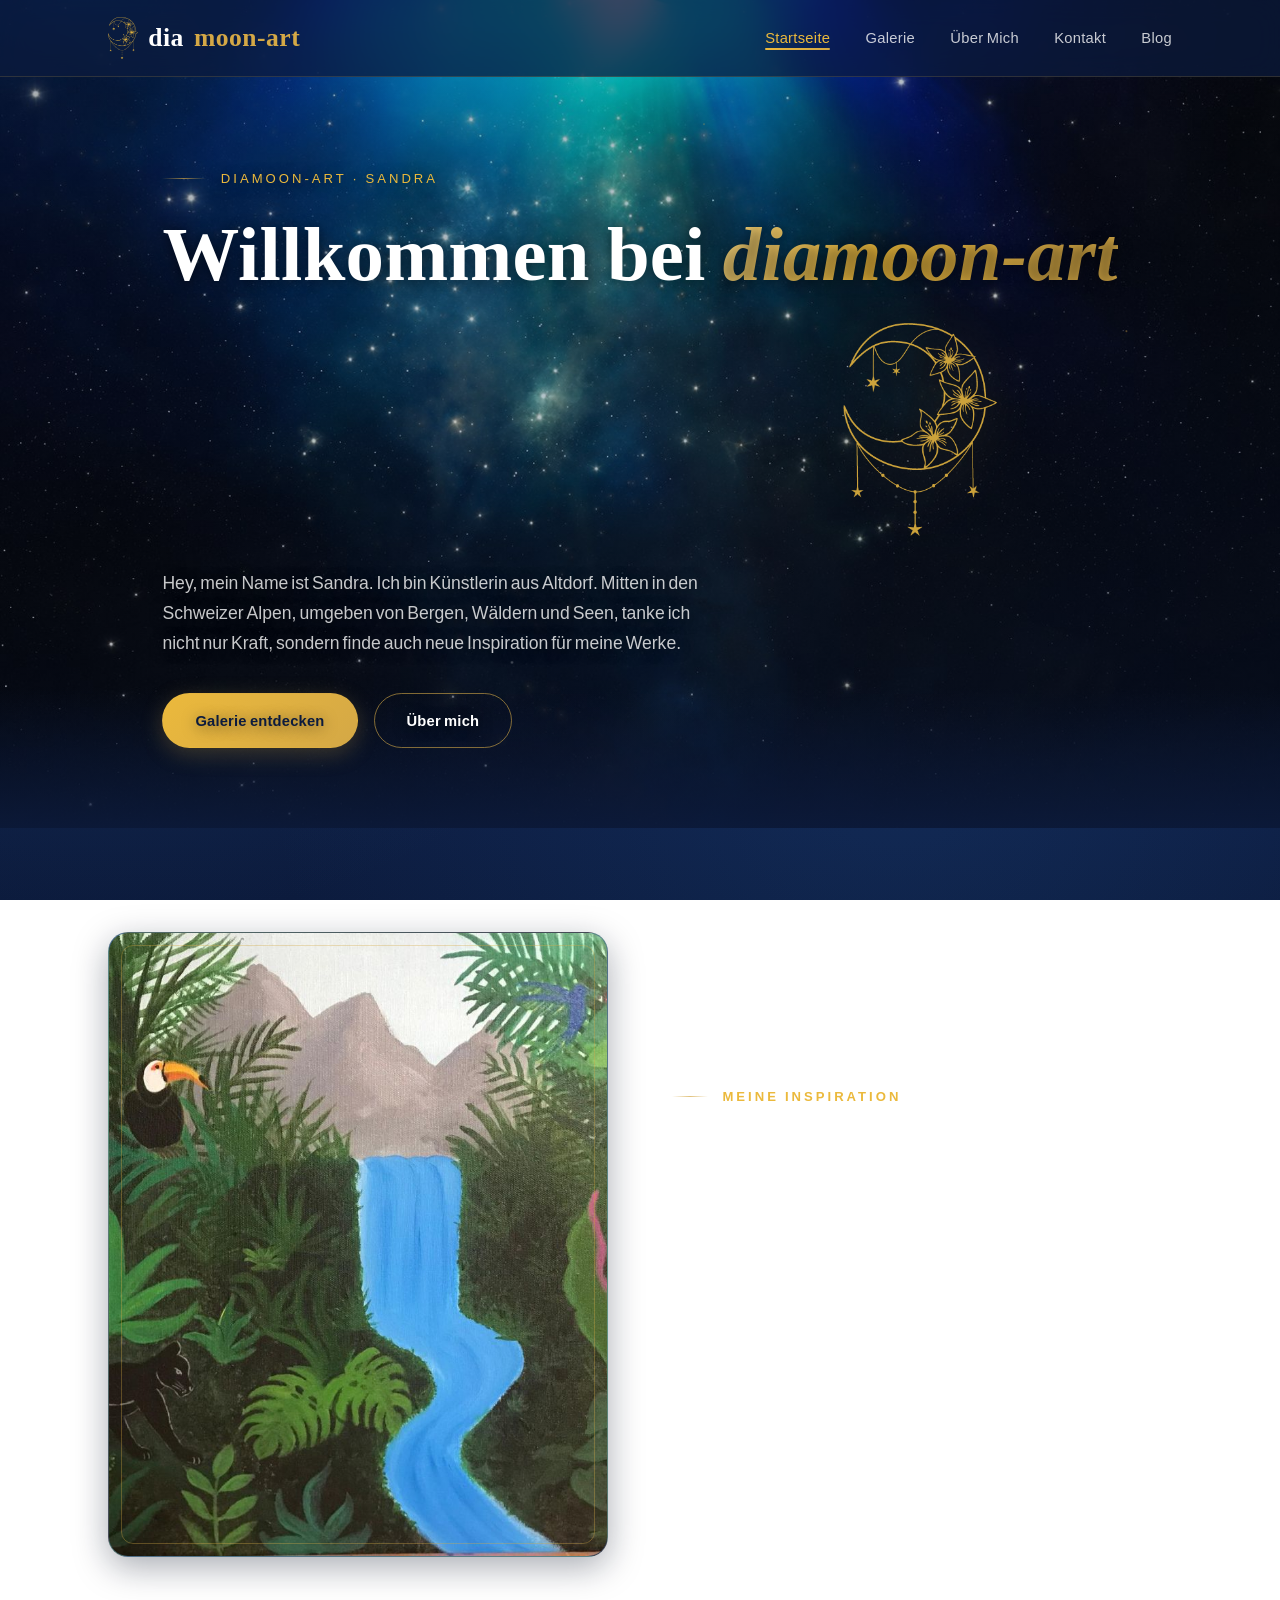
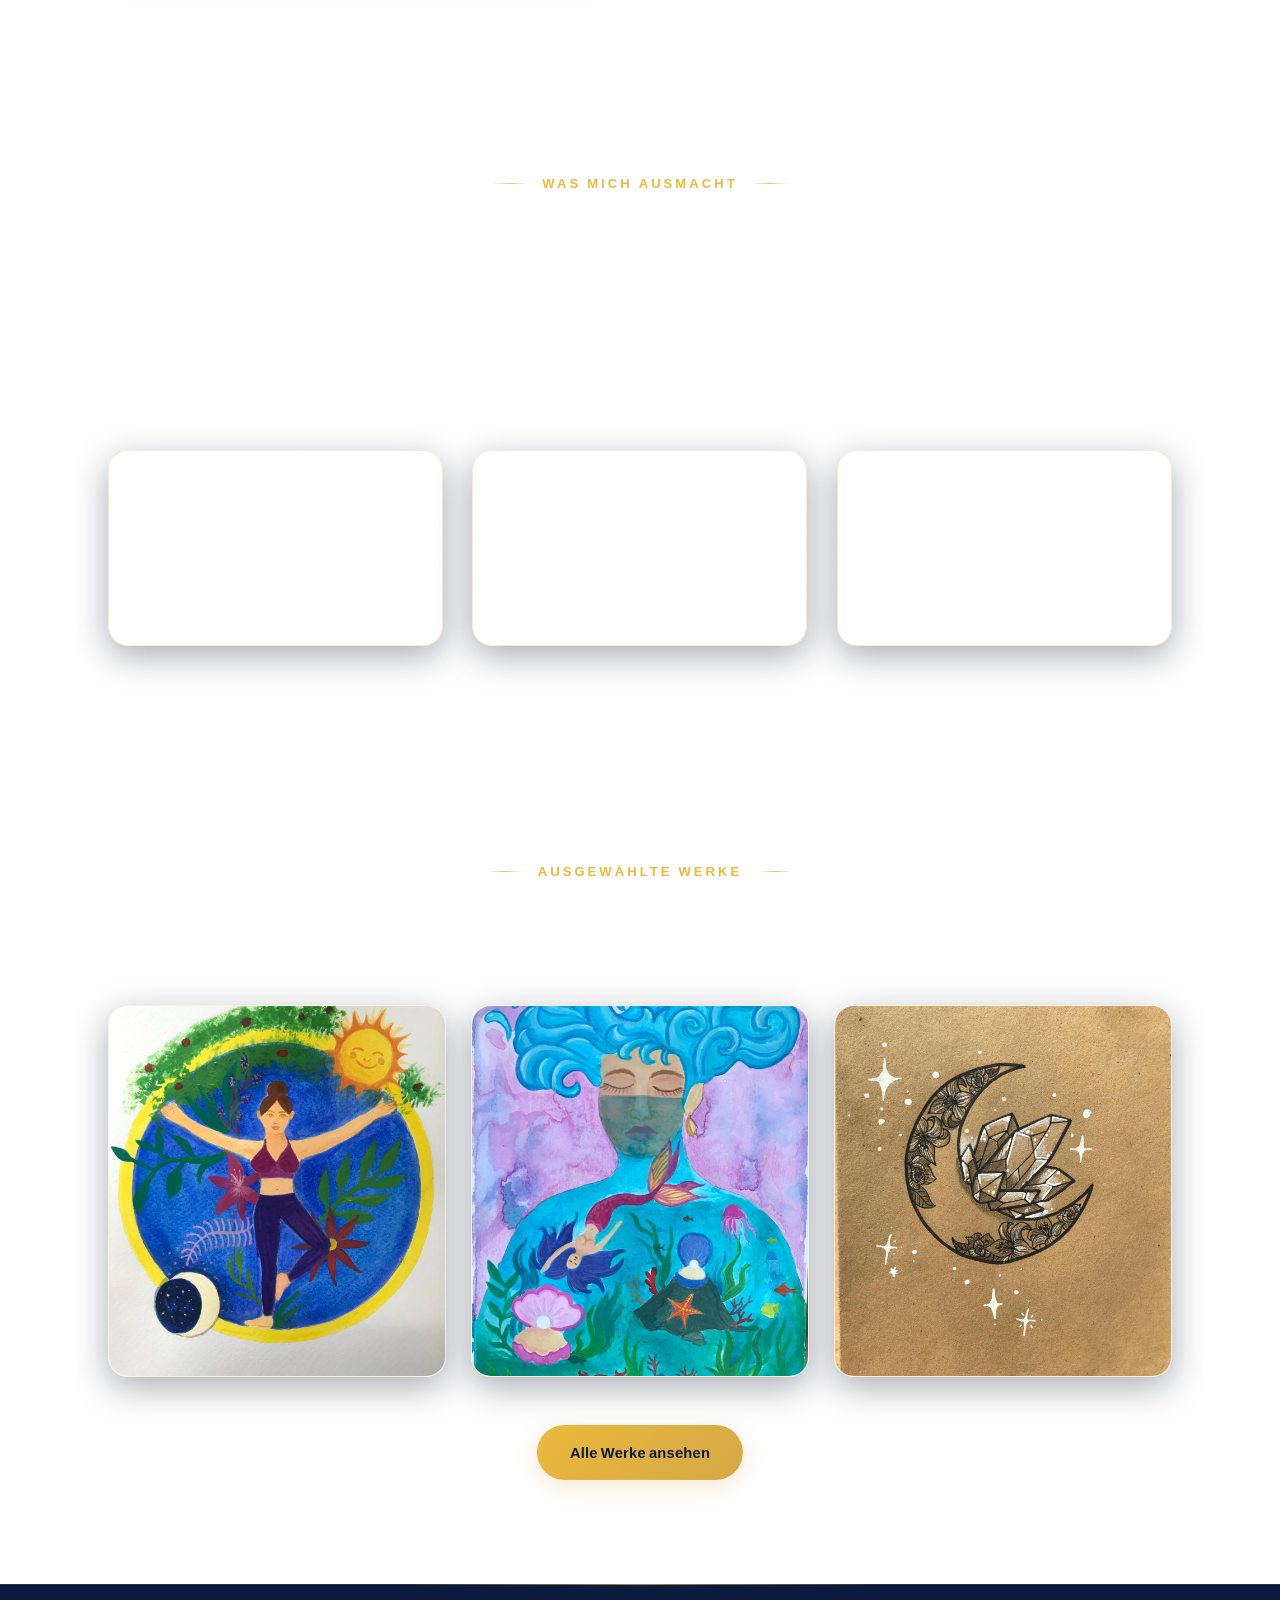
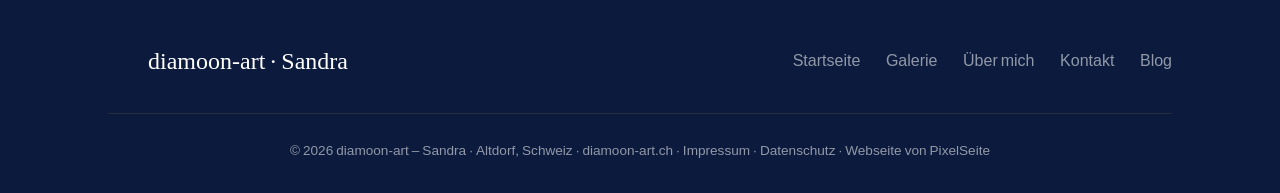
==== commit 8431ee61: "Mond-Logo direkt unter die Ueberschrift verschieben (vor dem Fliesstext), Abstand angepasst" ====
--- a/index.html
+++ b/index.html
@@ -77,12 +77,12 @@
     <div class="hero-inner">
       <span class="hero-eyebrow">diamoon-art · Sandra</span>
       <h1>Willkommen bei <em>diamoon-art</em></h1>
+      <img src="images/logo.png" alt="" aria-hidden="true" class="hero-logo-deco">
       <p>Hey, mein Name ist Sandra. Ich bin Künstlerin aus Altdorf. Mitten in den Schweizer Alpen, umgeben von Bergen, Wäldern und Seen, tanke ich nicht nur Kraft, sondern finde auch neue Inspiration für meine Werke.</p>
       <div class="btn-row">
         <a href="galerie.html" class="btn btn-primary">Galerie entdecken</a>
         <a href="ueber-mich.html" class="btn btn-outline">Über mich</a>
       </div>
-      <img src="images/logo.png" alt="" aria-hidden="true" class="hero-logo-deco">
     </div>
   </section>
 
--- a/css/style.css
+++ b/css/style.css
@@ -374,11 +374,11 @@
 
 .hero-logo-deco {
   display: block;
-  margin: 2.4rem 0 0 auto;
-  width: clamp(70px, 7vw, 110px);
+  margin: 1.6rem 0 2rem 0;
+  width: clamp(130px, 12vw, 220px);
   height: auto;
-  opacity: 0.85;
-  filter: drop-shadow(0 0 20px rgba(212, 168, 70, 0.25));
+  opacity: 0.9;
+  filter: drop-shadow(0 0 30px rgba(212, 168, 70, 0.3));
   pointer-events: none;
 }
 
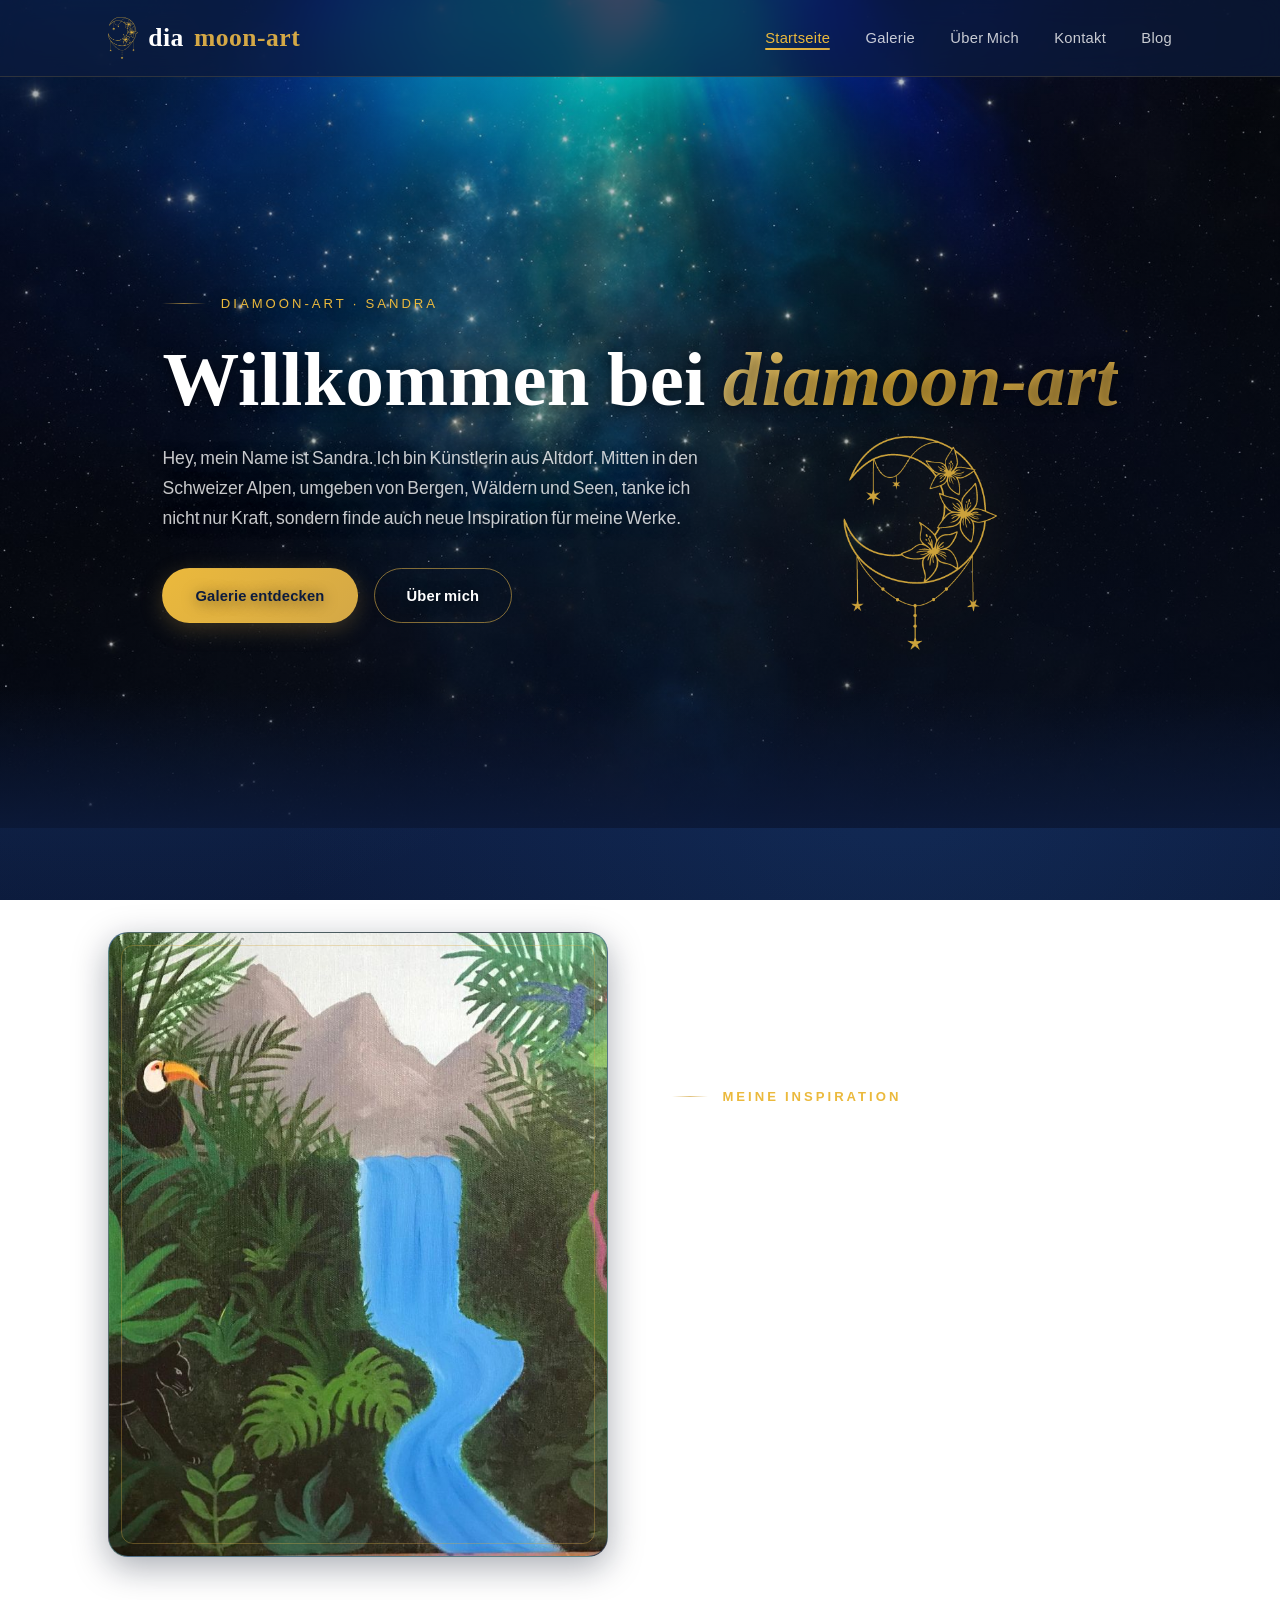
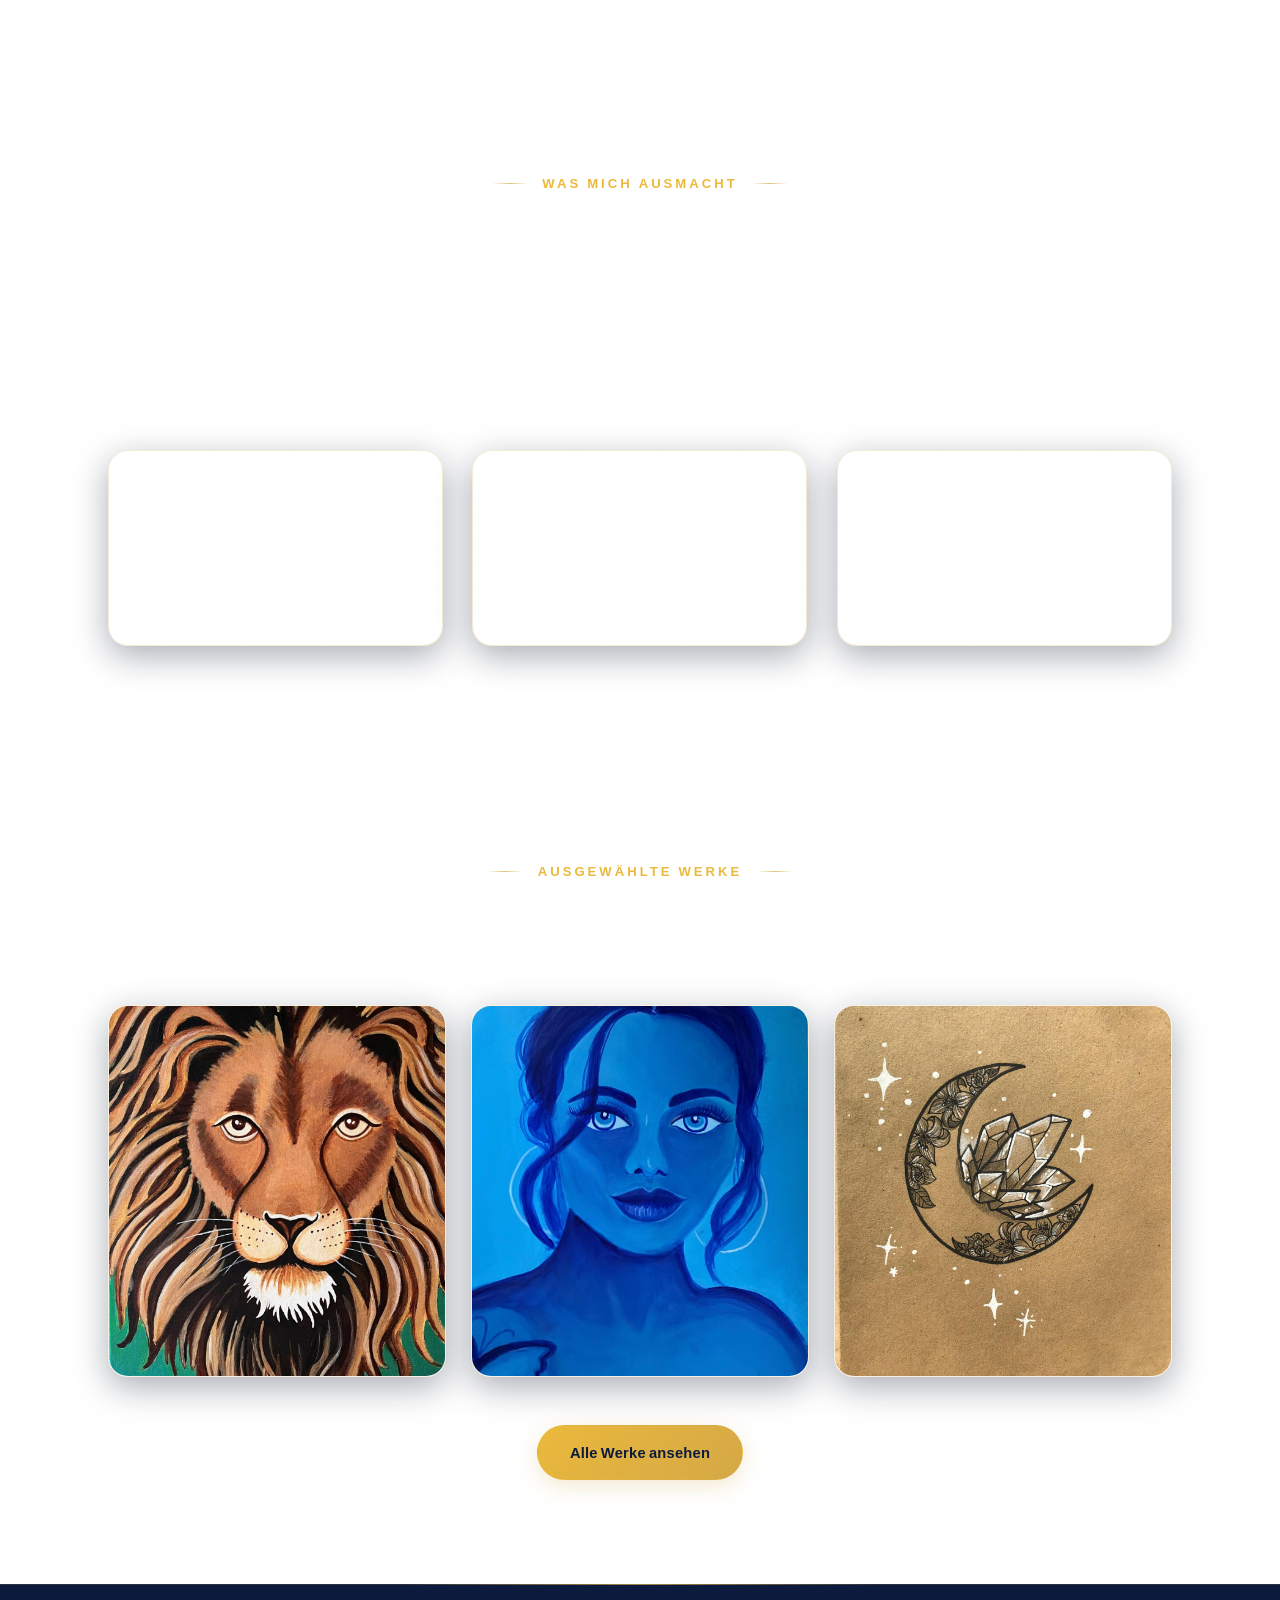
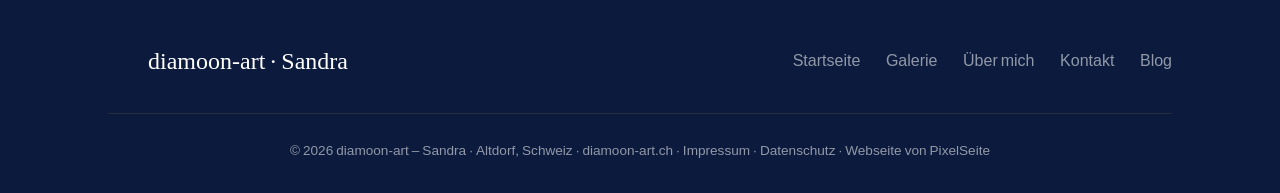
==== commit 65c00836: "Erste zwei Vorschaubilder auf der Startseite austauschen (Loewe und blaues Frauenportrait)" ====
--- a/index.html
+++ b/index.html
@@ -130,12 +130,12 @@
       </div>
       <div class="gallery-grid">
         <div class="gallery-item" data-cat="gemaelde">
-          <img loading="lazy" src="images/gemaelde-yoga-sonne-mond.jpeg" alt="Yoga-Frau mit Sonne, Mond und Pflanzen">
-          
+          <img loading="lazy" src="images/gemaelde-loewe.jpeg" alt="Löwenportrait vor türkis grünem Hintergrund, Acryl auf Leinwand">
+
         </div>
         <div class="gallery-item" data-cat="gemaelde">
-          <img loading="lazy" src="images/gemaelde-unterwasserportrait.jpeg" alt="Unterwasser-Fantasieportrait mit Meerjungfrau">
-          
+          <img loading="lazy" src="images/gemaelde-frau-blau-schmetterling.jpeg" alt="Frauenporträt in Blautönen mit Schmetterling">
+
         </div>
         <div class="gallery-item" data-cat="zeichnungen">
           <img loading="lazy" src="images/zeichnung-mond-kristalle.jpeg" alt="Mond mit Kristallen, Fineliner-Zeichnung">
--- a/css/style.css
+++ b/css/style.css
@@ -373,13 +373,18 @@
 }
 
 .hero-logo-deco {
-  display: block;
-  margin: 1.6rem 0 2rem 0;
+  position: absolute;
   width: clamp(130px, 12vw, 220px);
   height: auto;
   opacity: 0.9;
   filter: drop-shadow(0 0 30px rgba(212, 168, 70, 0.3));
   pointer-events: none;
+}
+
+@media (max-width: 768px) {
+  .hero-logo-deco {
+    display: none;
+  }
 }
 
 .hero-eyebrow {
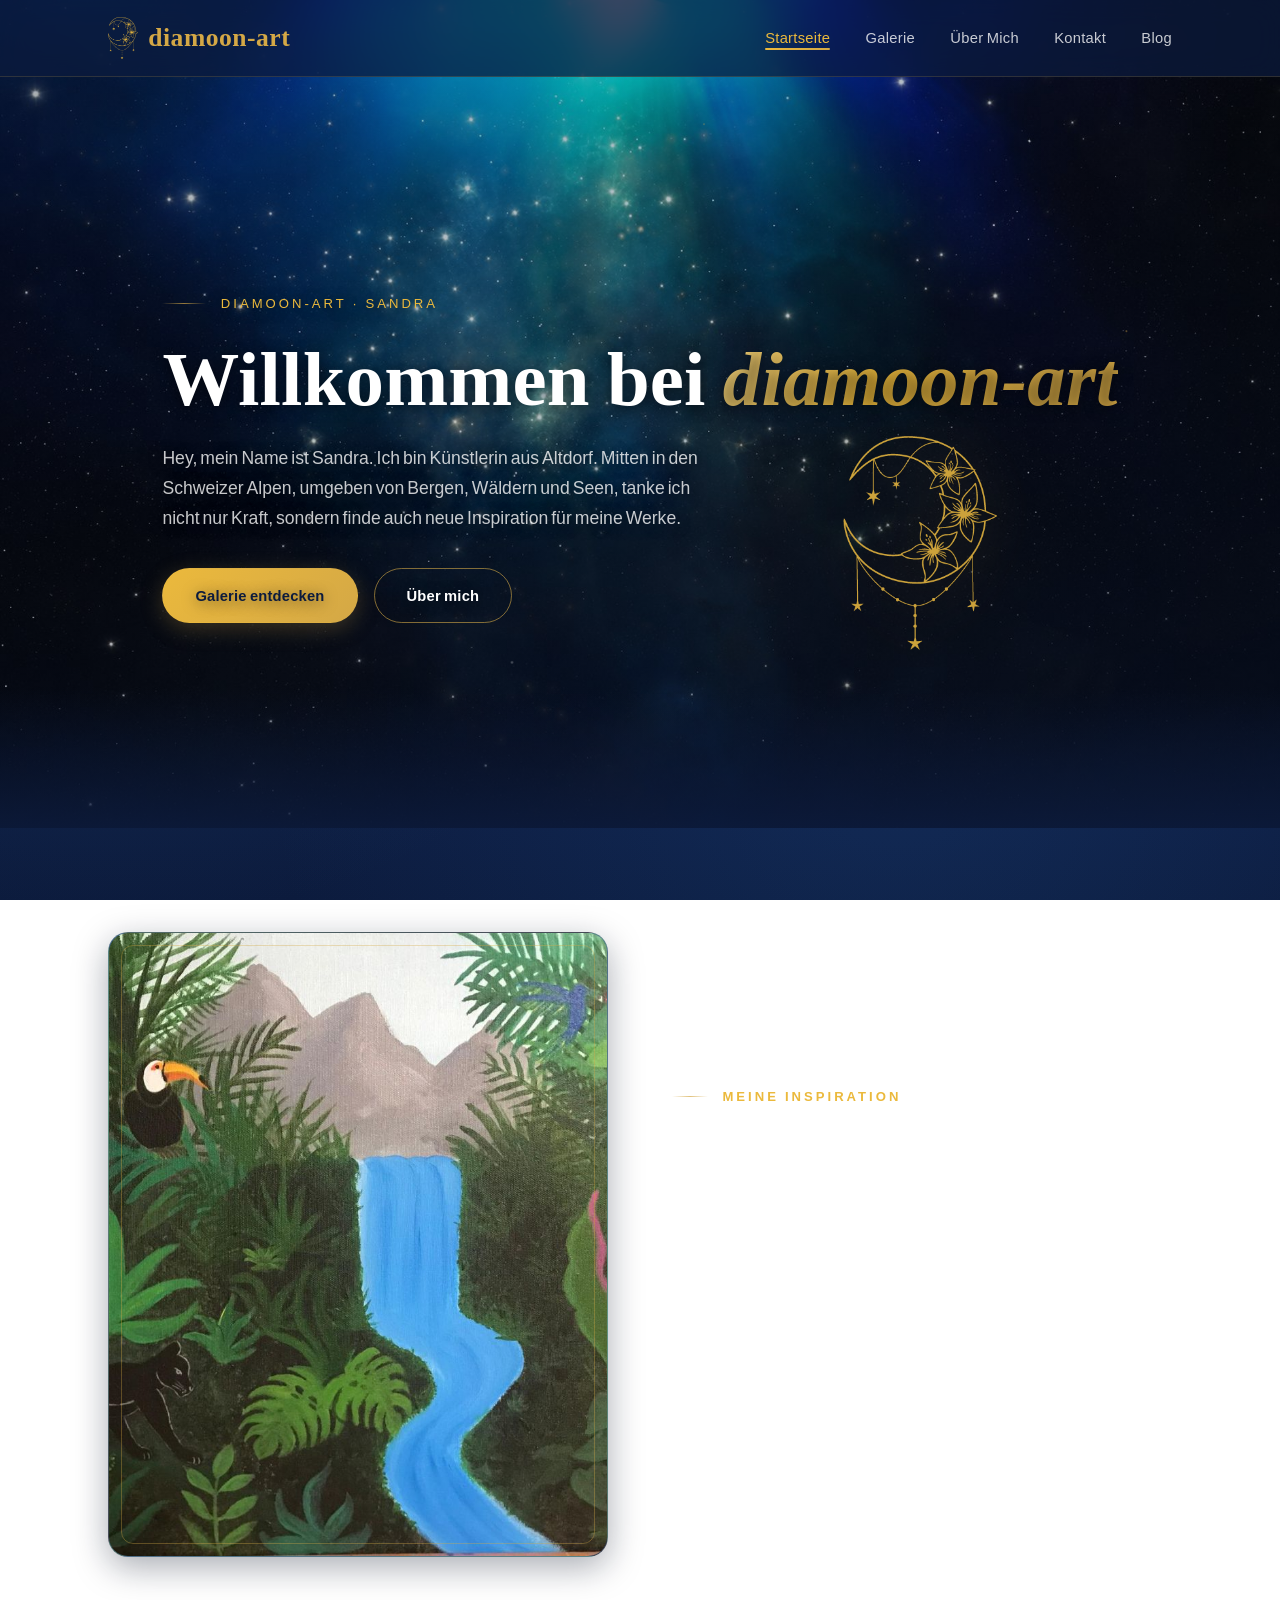
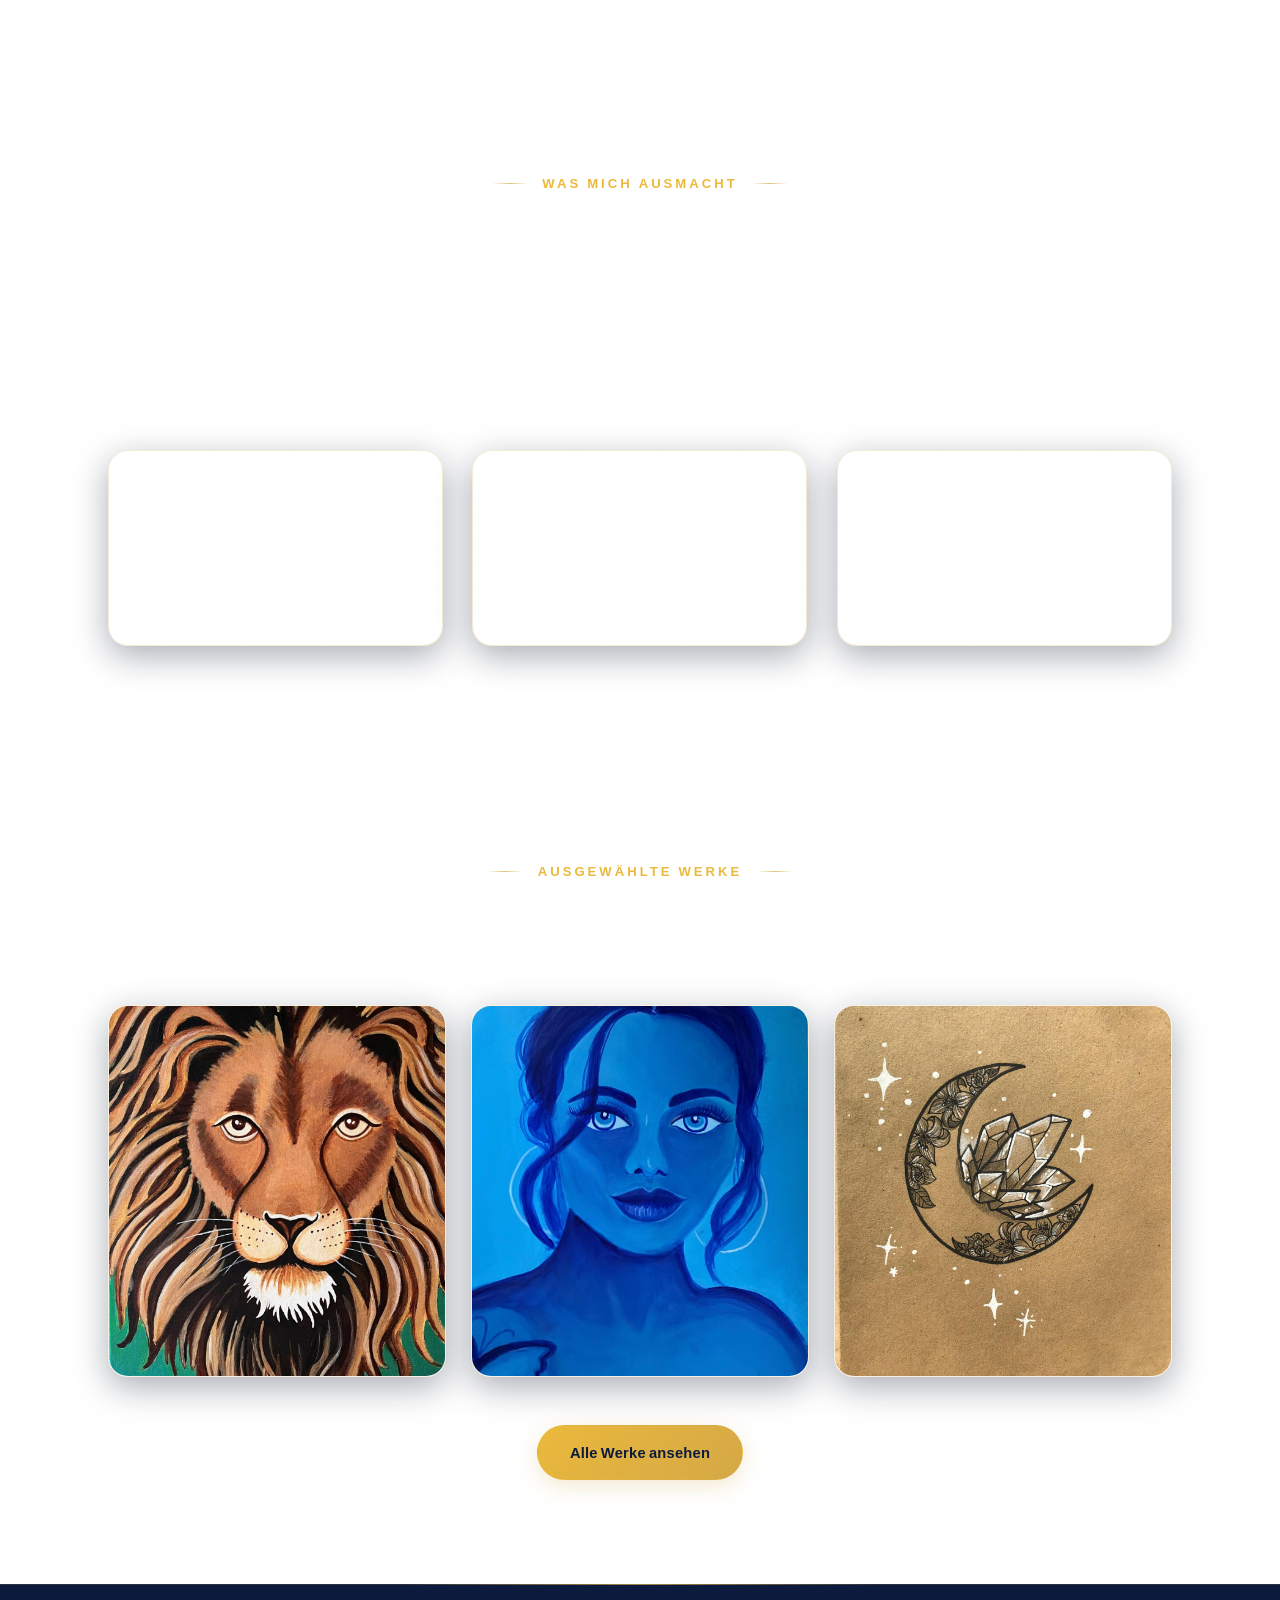
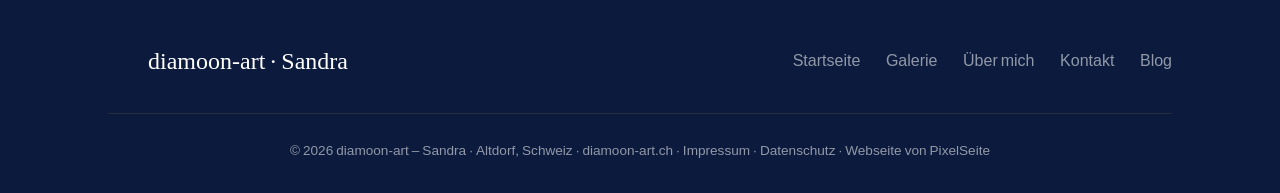
==== commit fb231d45: "Logo-Schriftzug: diamoon-art als ein zusammenhaengendes Wort komplett in Gold Vorher war nur "moon-a" ====
--- a/index.html
+++ b/index.html
@@ -56,7 +56,7 @@
 
 <header class="site-header">
   <div class="header-inner">
-    <a href="index.html" class="logo"><img src="images/logo.png" alt="diamoon-art Logo">dia<span>moon-art</span></a>
+    <a href="index.html" class="logo"><img src="images/logo.png" alt="diamoon-art Logo"><span>diamoon-art</span></a>
     <nav>
       <ul class="nav-links" id="navLinks">
         <li><a href="index.html" class="active">Startseite</a></li>
--- a/css/style.css
+++ b/css/style.css
@@ -706,6 +706,12 @@
   height: auto;
 }
 
+/* Galerie bleibt unsichtbar, bis alle Vorschaubilder fertig geladen sind
+   (verhindert, dass Bilder einzeln nacheinander "aufpoppen") */
+.gallery-masonry.gallery-loading {
+  visibility: hidden;
+}
+
 .gallery-empty {
   display: none;
   text-align: center;
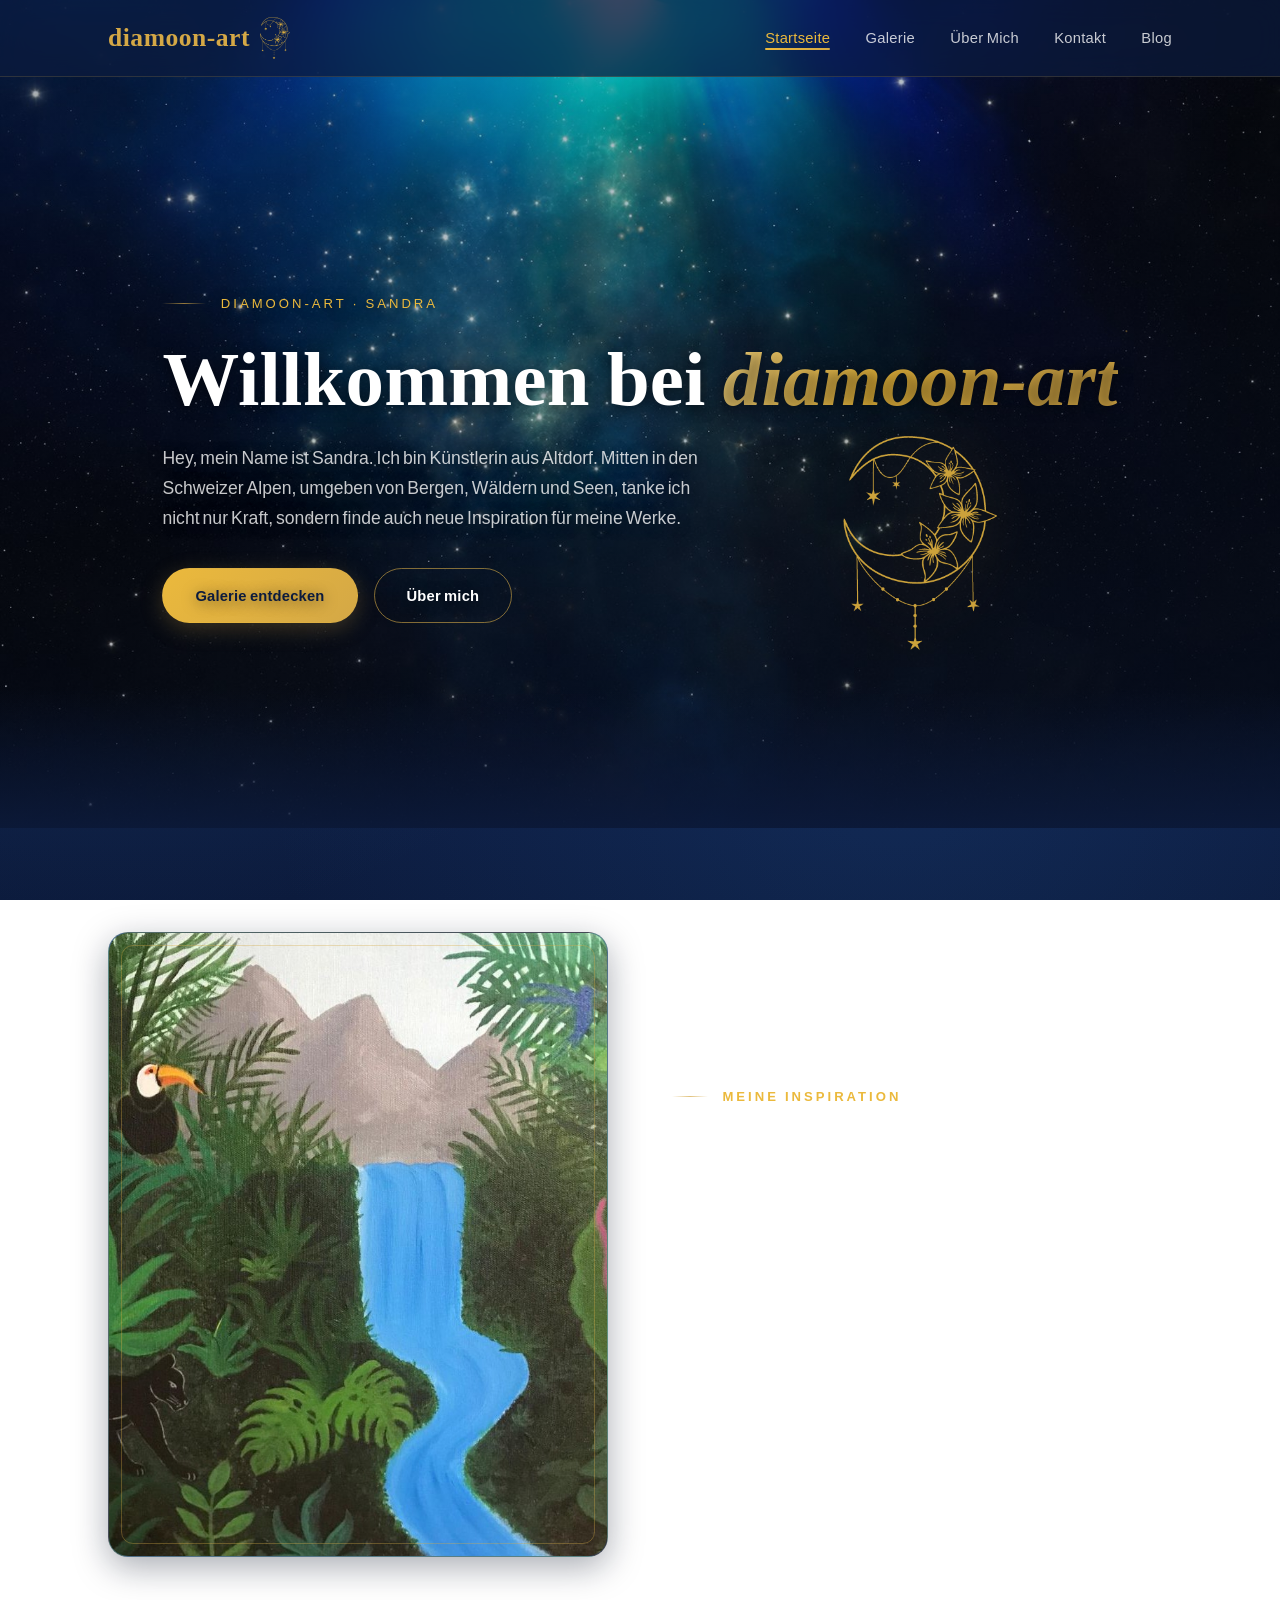
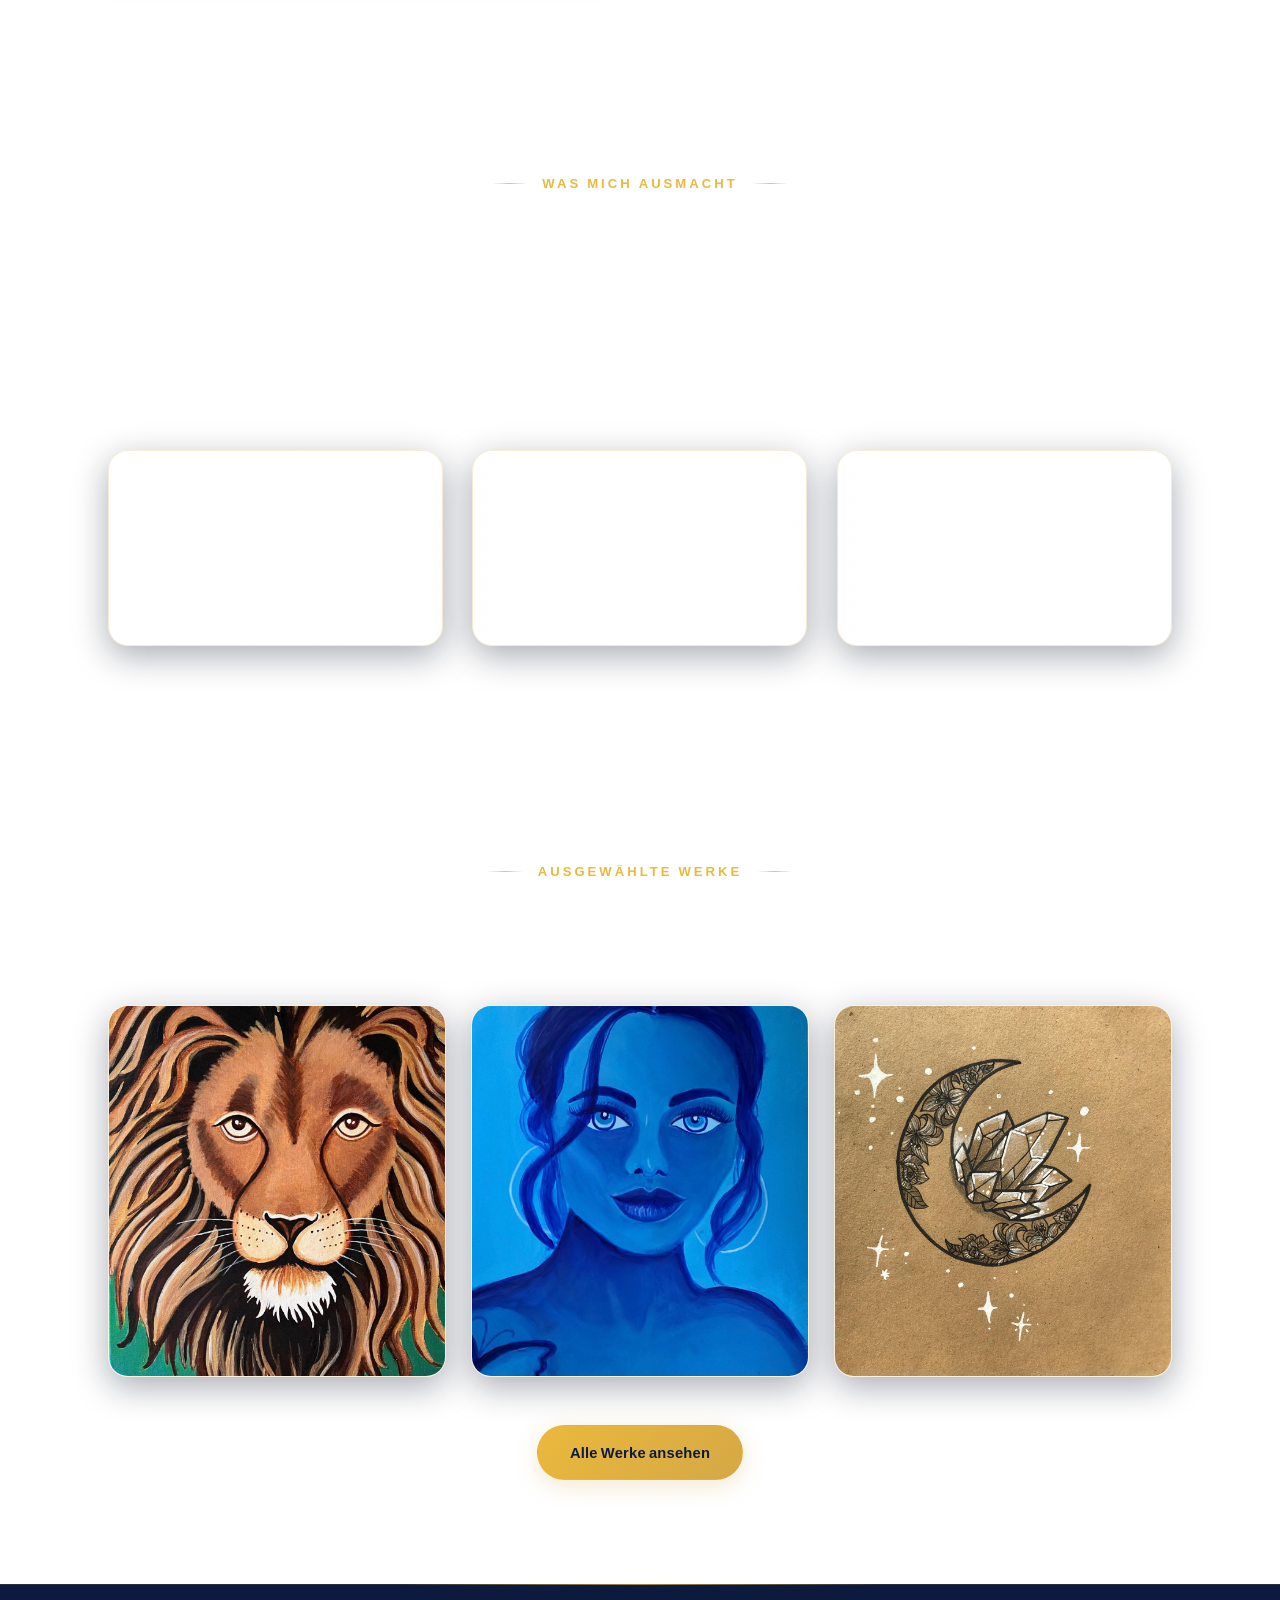
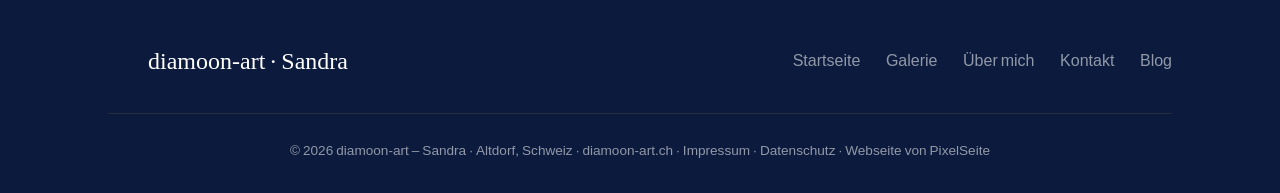
==== commit 9a03bcc5: "Logo im Header: Mond-Symbol rechts neben den Schriftzug setzen statt links Co-Authored-By: Claude So" ====
--- a/index.html
+++ b/index.html
@@ -56,7 +56,7 @@
 
 <header class="site-header">
   <div class="header-inner">
-    <a href="index.html" class="logo"><img src="images/logo.png" alt="diamoon-art Logo"><span>diamoon-art</span></a>
+    <a href="index.html" class="logo"><span>diamoon-art</span><img src="images/logo.png" alt="diamoon-art Logo"></a>
     <nav>
       <ul class="nav-links" id="navLinks">
         <li><a href="index.html" class="active">Startseite</a></li>
